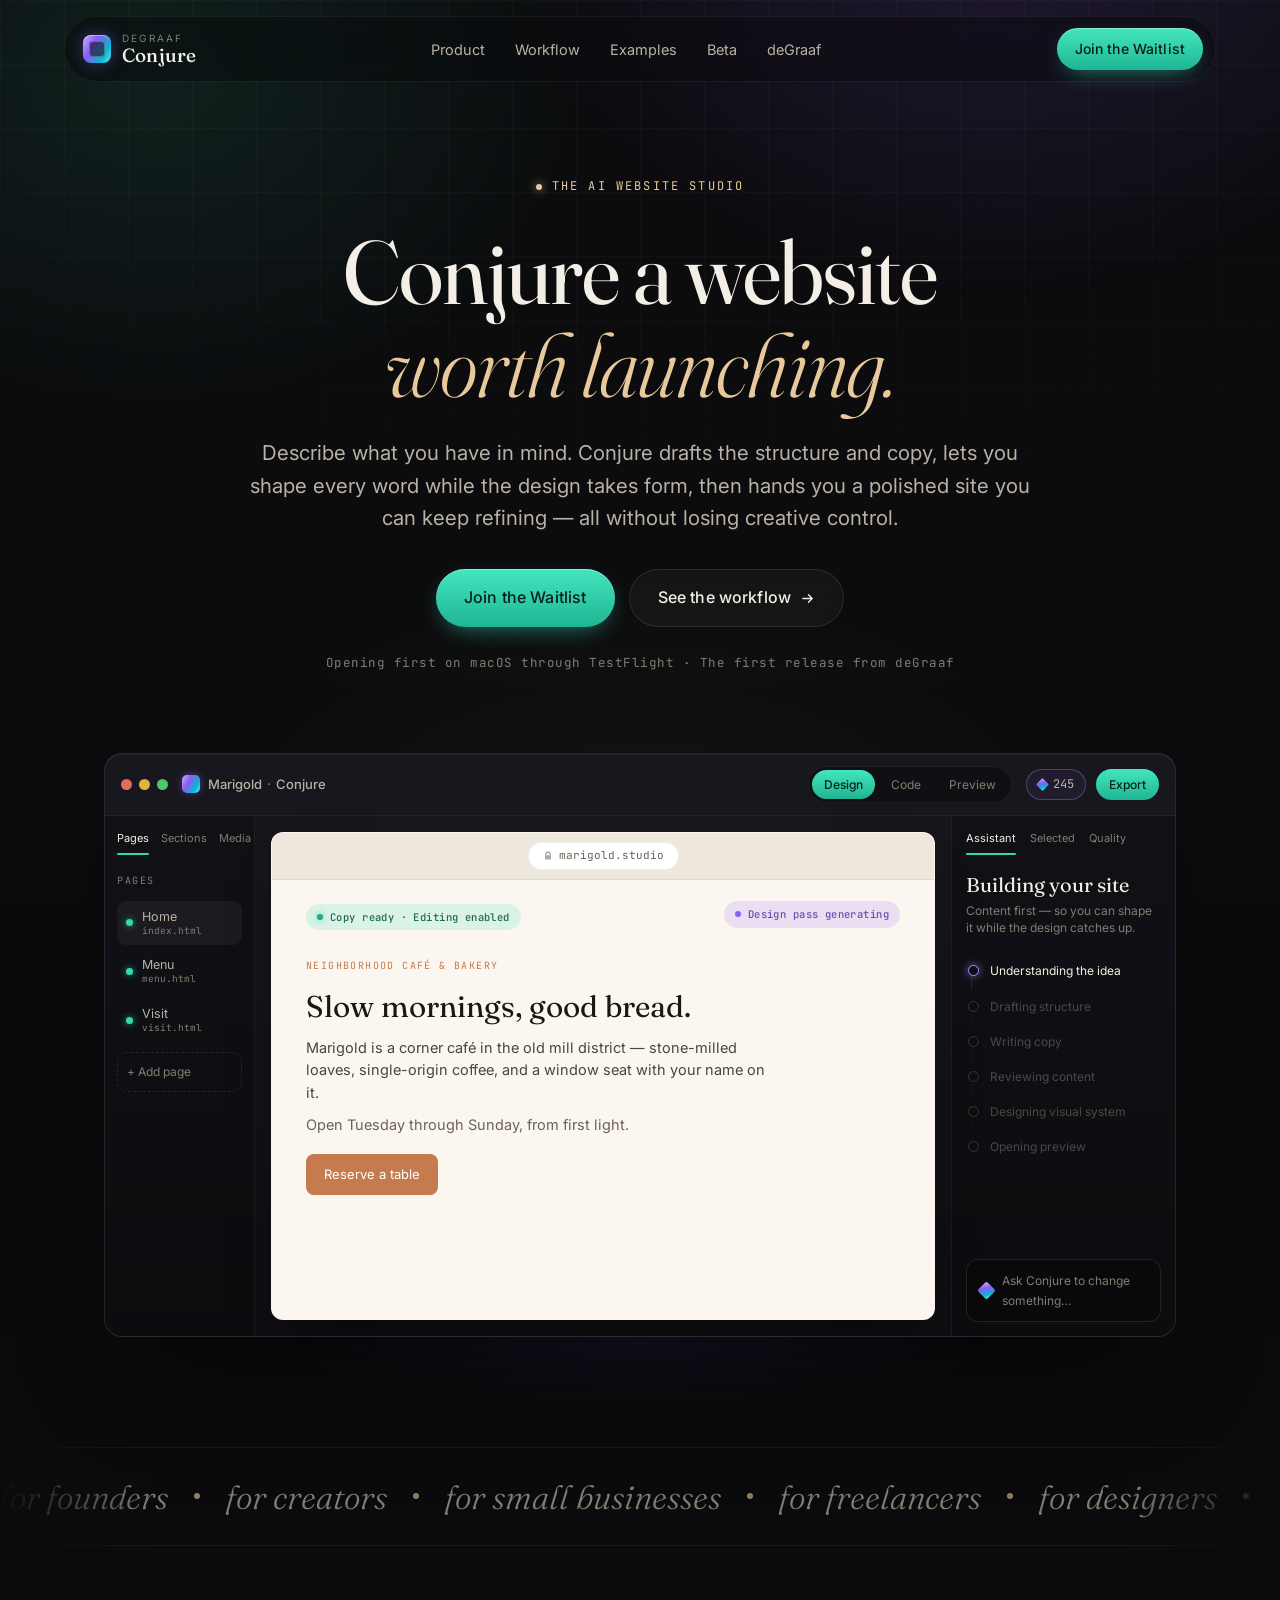
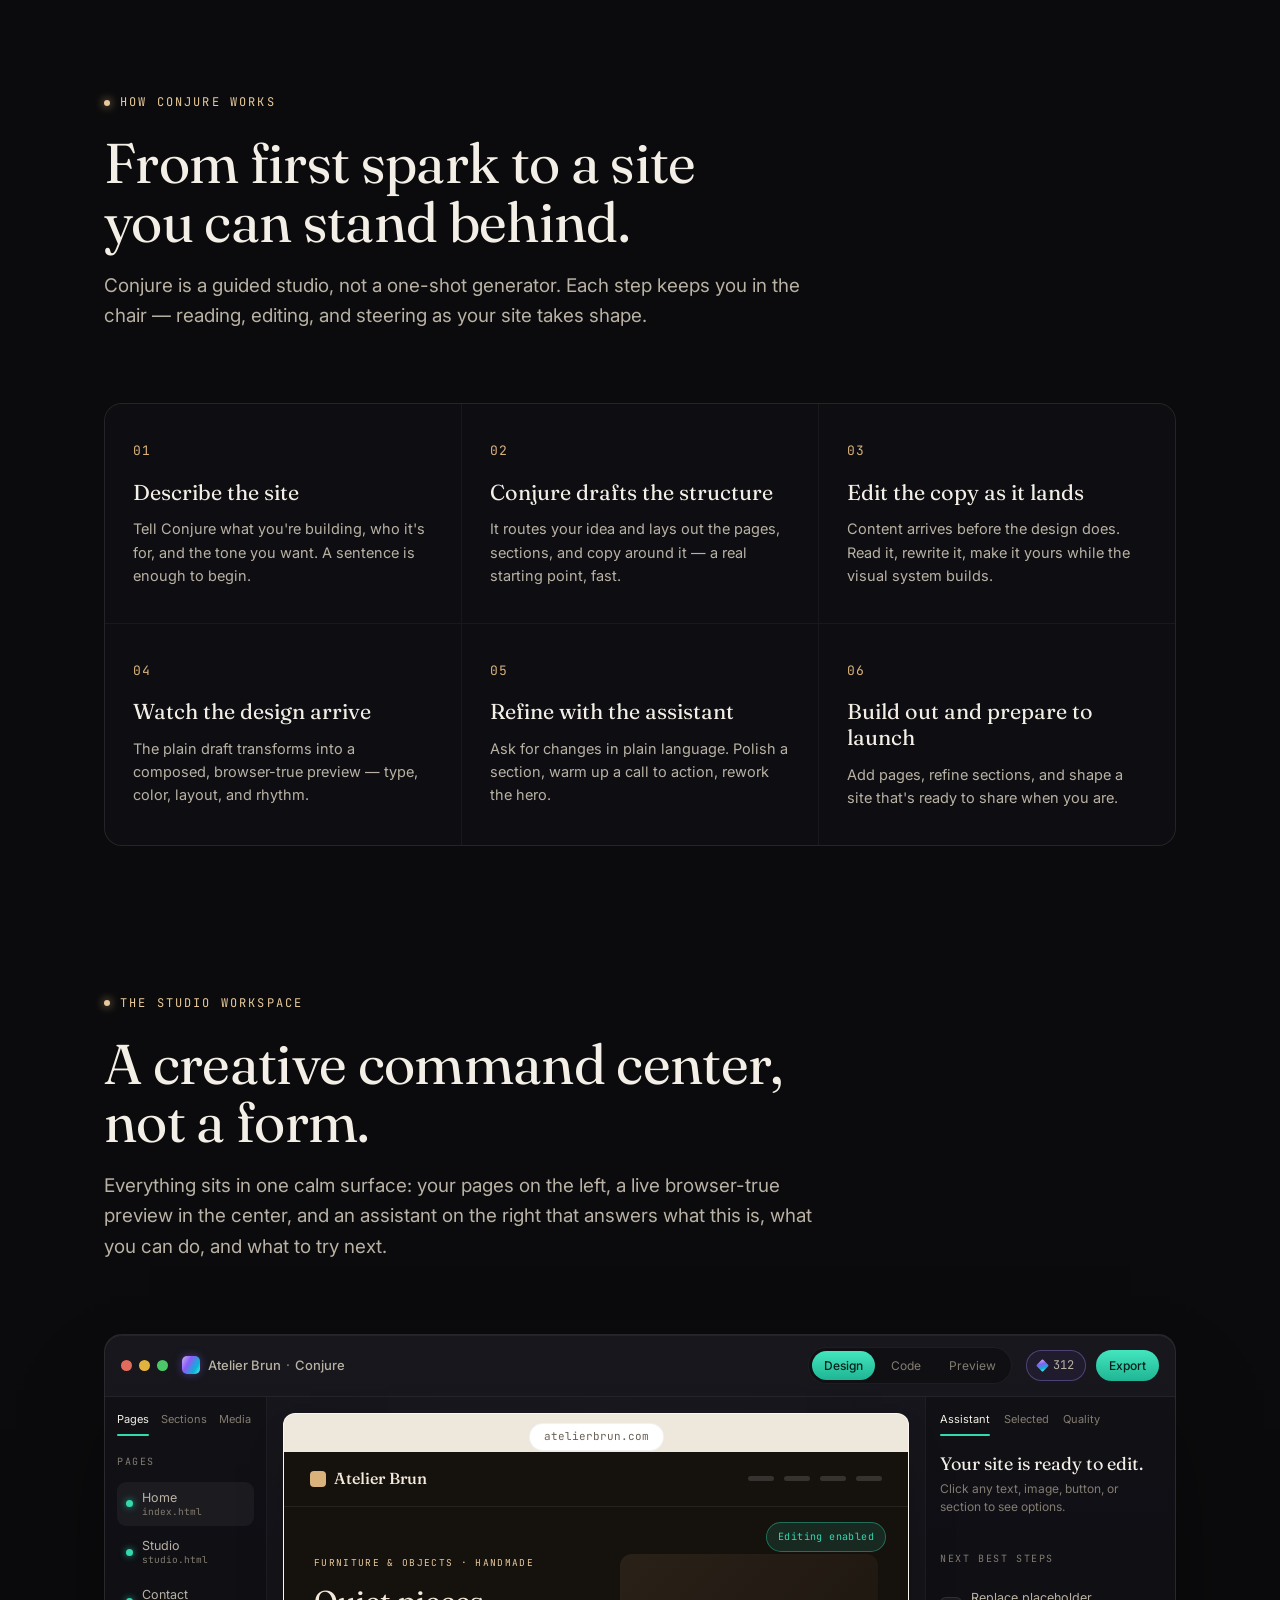
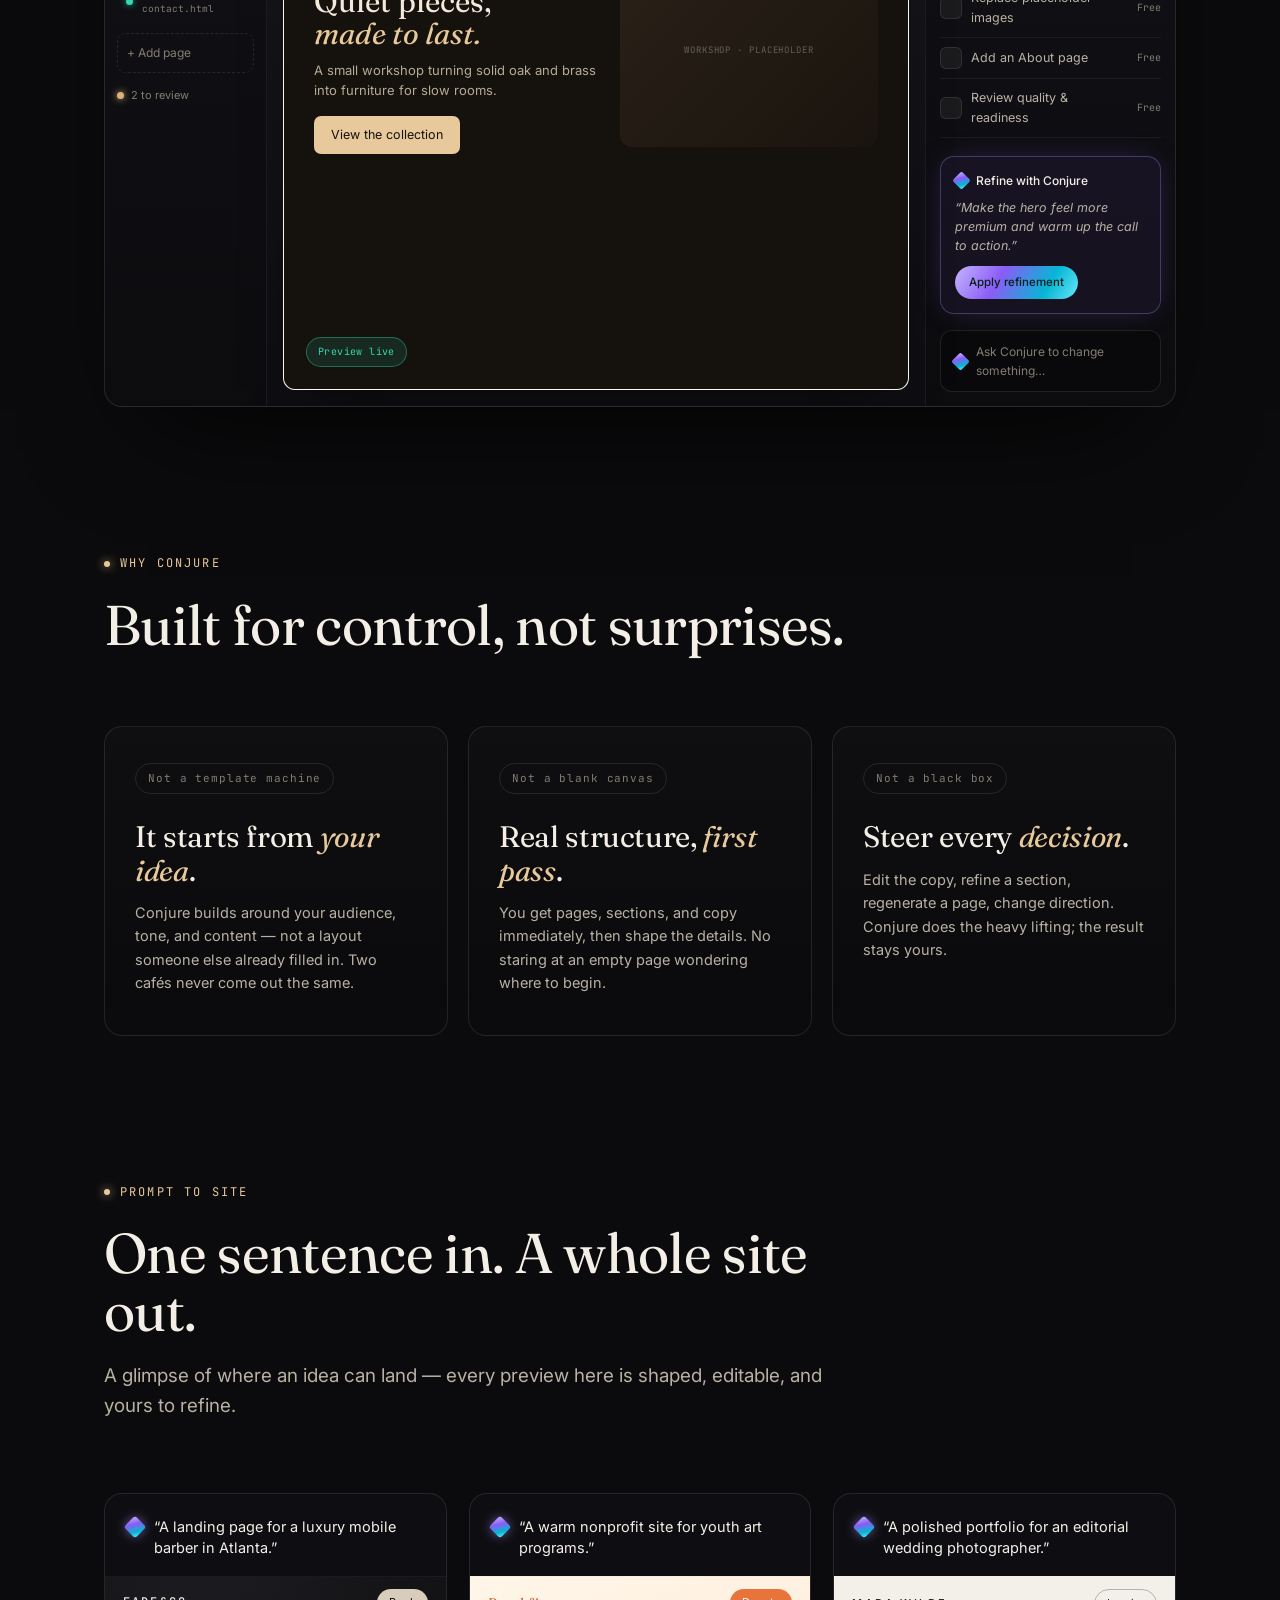
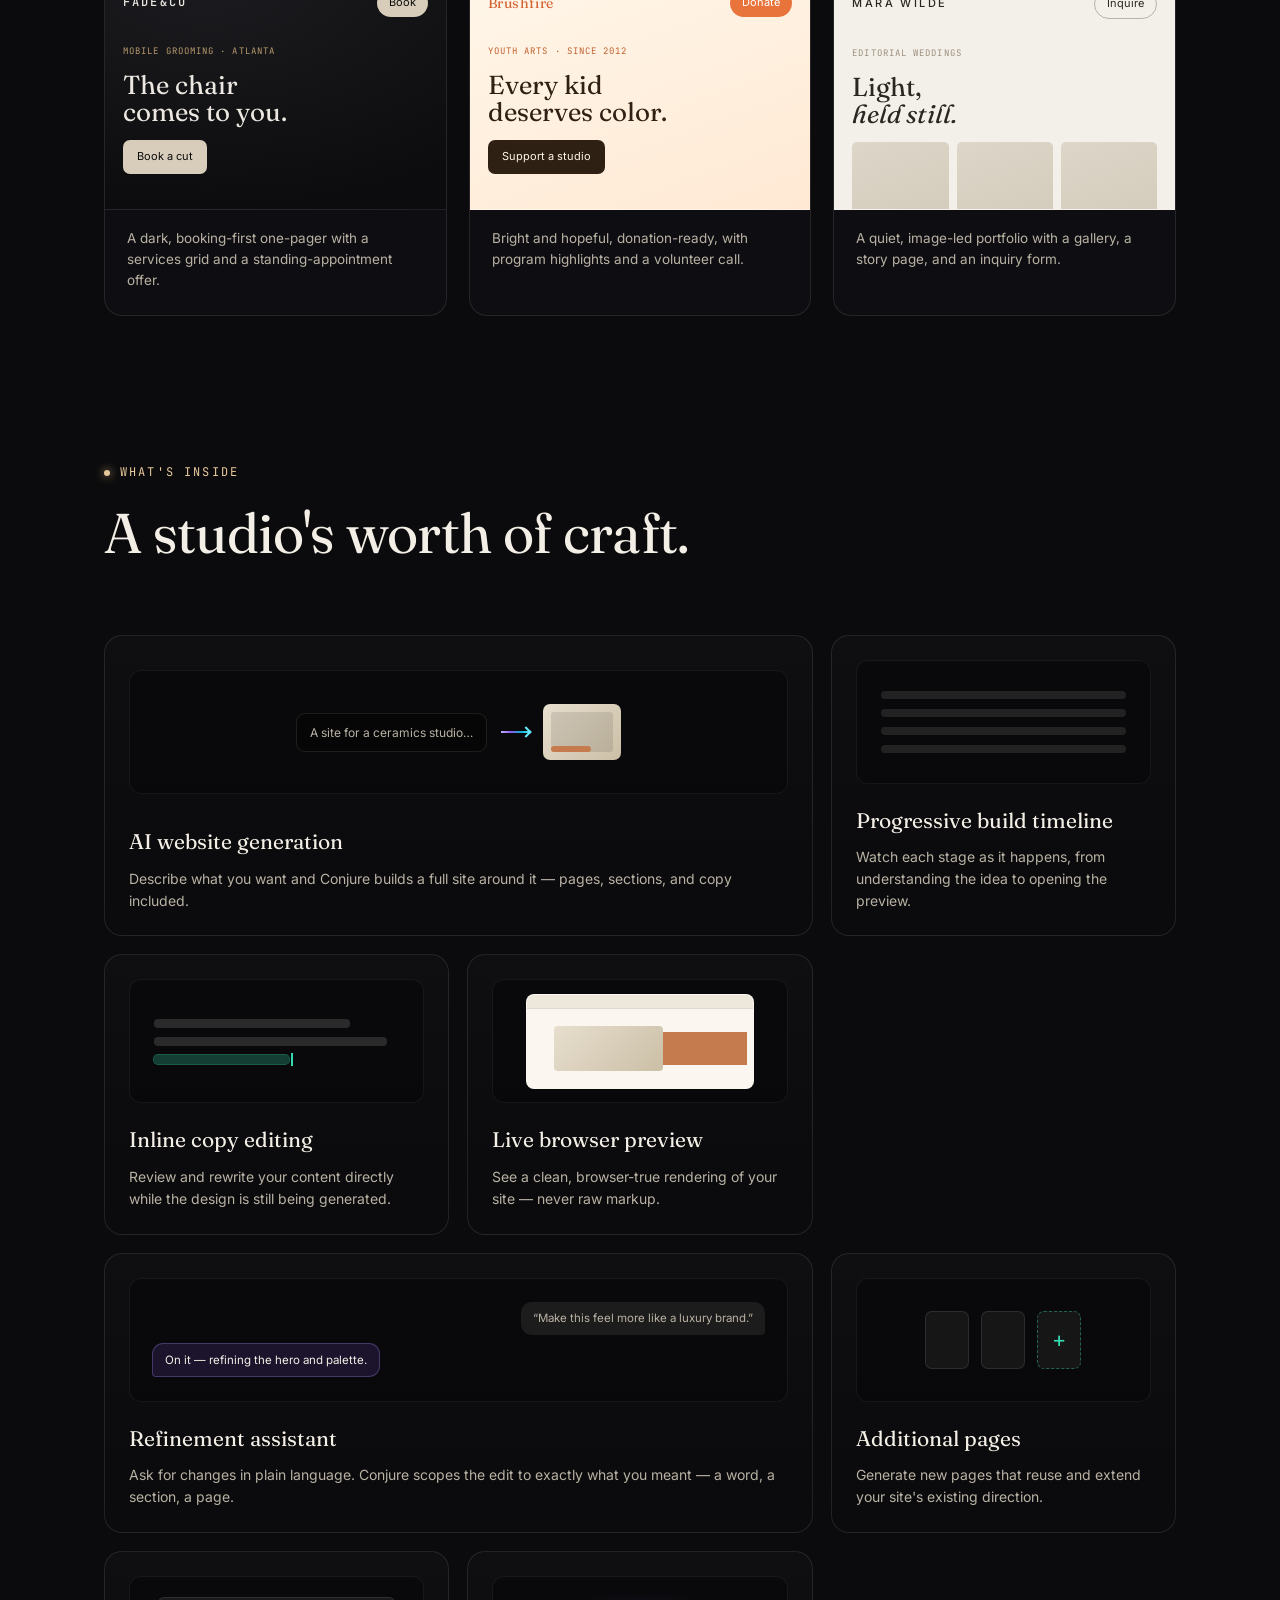
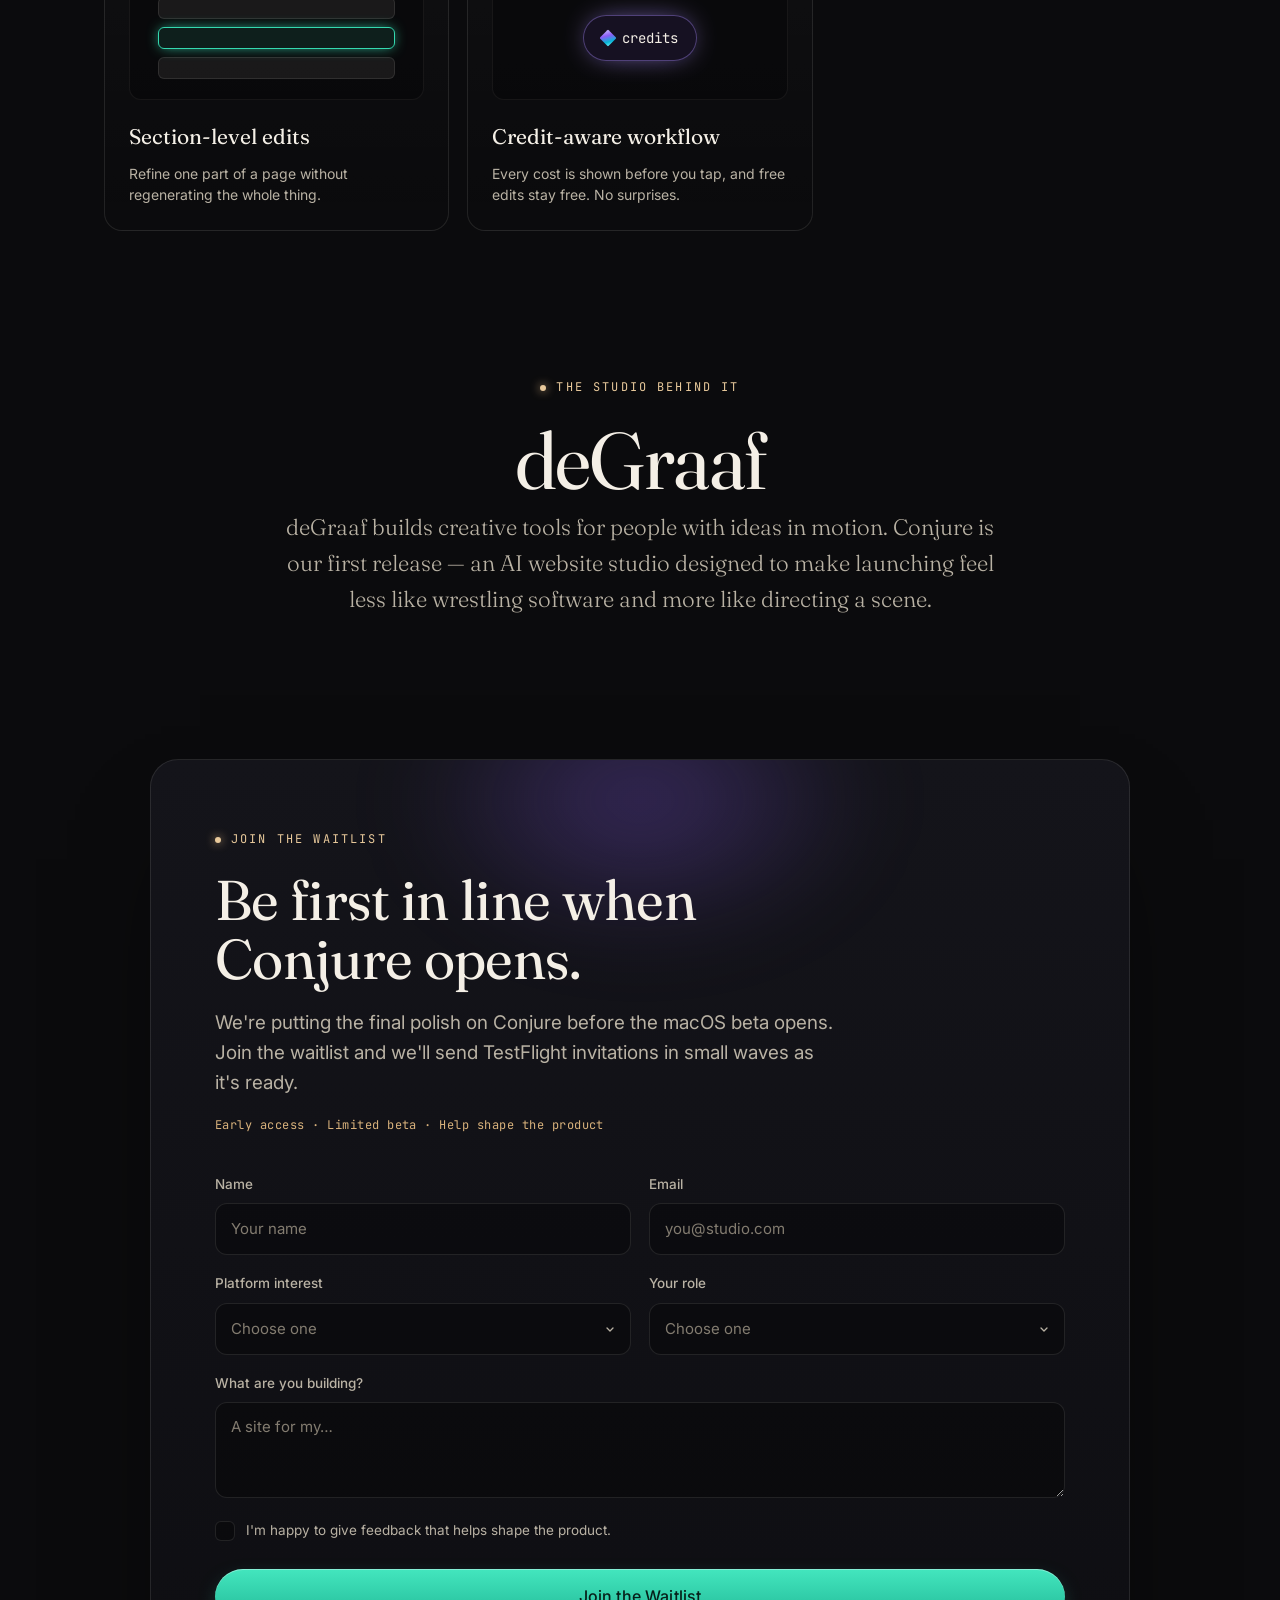
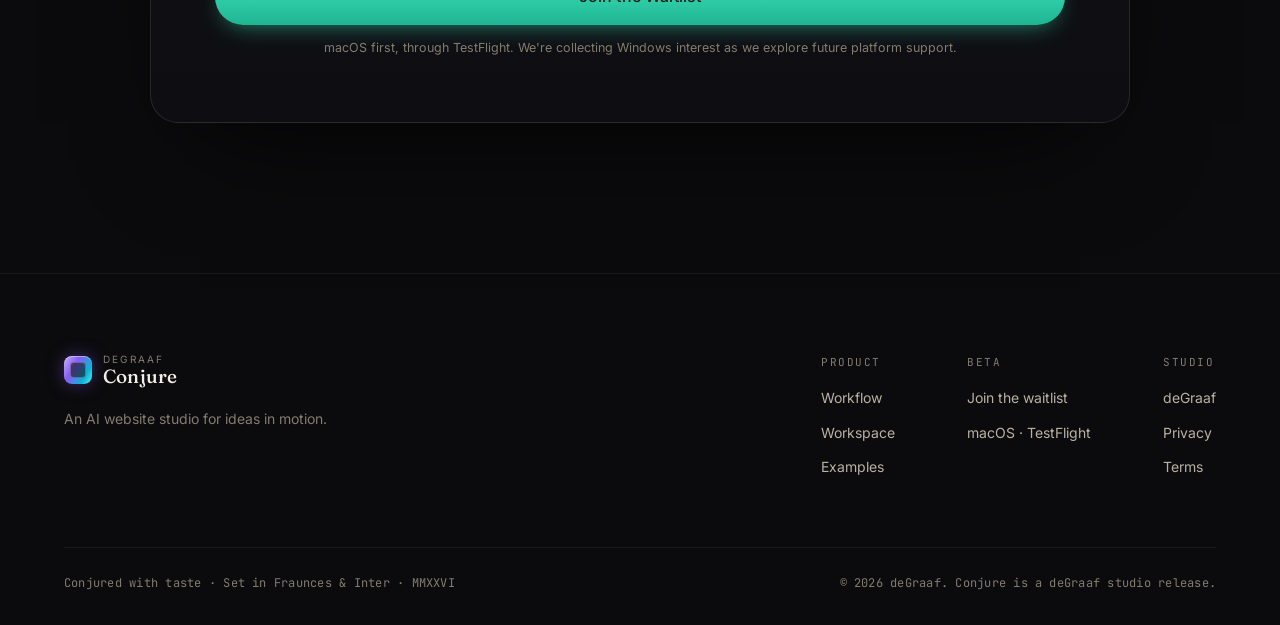
==== index.html @ be8dee5c "Initial commit: Conjure landing site with beta waitlist Reword beta CTA to a waitlist while the app " ====
<!doctype html>
<html lang="en">
<head>
  <meta charset="UTF-8" />
  <meta name="viewport" content="width=device-width, initial-scale=1.0" />
  <title>deGraaf Conjure — The AI website studio</title>
  <meta name="description" content="Conjure is an AI website studio for turning rough ideas into polished, editable websites without losing creative control. Describe your site, review the copy before the design lands, and refine with the assistant. Join the waitlist for the macOS beta." />
  <meta name="theme-color" content="#0B0B0D" />

  <!-- Social -->
  <meta property="og:title" content="deGraaf Conjure — Conjure a website worth launching." />
  <meta property="og:description" content="An AI website studio for shaping rough ideas into polished, editable sites. Join the waitlist for the macOS beta." />
  <meta property="og:type" content="website" />
  <meta property="og:url" content="https://conjure.degraaf.app/" />
  <!-- TODO(og): add a 1200x630 share image and point this at its absolute URL. -->
  <meta property="og:image" content="https://conjure.degraaf.app/og-image.png" />
  <meta name="twitter:card" content="summary_large_image" />

  <link rel="preconnect" href="https://fonts.googleapis.com" />
  <link rel="preconnect" href="https://fonts.gstatic.com" crossorigin />
  <link href="https://fonts.googleapis.com/css2?family=Fraunces:ital,opsz,wght@0,9..144,300..600;1,9..144,300..600&family=Inter:wght@300;400;500;600&family=JetBrains+Mono:wght@400;500&display=swap" rel="stylesheet" />
  <link rel="stylesheet" href="styles.css" />
</head>
<body>
  <!-- Ambient layers (decorative) -->
  <div class="bg-aura" aria-hidden="true"></div>
  <div class="bg-grid" aria-hidden="true"></div>
  <div class="bg-grain" aria-hidden="true"></div>
  <div class="cursor-glow" aria-hidden="true"></div>

  <a class="skip-link" href="#main">Skip to content</a>

  <!-- ============================ NAV ============================ -->
  <header class="nav" id="nav">
    <div class="nav-inner">
      <a class="brand" href="#top" aria-label="deGraaf Conjure home">
        <span class="brand-mark" aria-hidden="true"></span>
        <span class="brand-words">
          <span class="brand-parent">deGraaf</span>
          <span class="brand-product">Conjure</span>
        </span>
      </a>

      <nav class="nav-links" aria-label="Primary">
        <a href="#product">Product</a>
        <a href="#workflow">Workflow</a>
        <a href="#examples">Examples</a>
        <a href="#beta">Beta</a>
        <a href="#degraaf">deGraaf</a>
      </nav>

      <div class="nav-actions">
        <a href="#beta" class="btn btn-primary nav-cta">Join the Waitlist</a>
        <button class="nav-toggle" aria-label="Open menu" aria-expanded="false" aria-controls="mobile-menu">
          <span></span><span></span>
        </button>
      </div>
    </div>

    <div class="mobile-menu" id="mobile-menu" hidden>
      <a href="#product">Product</a>
      <a href="#workflow">Workflow</a>
      <a href="#examples">Examples</a>
      <a href="#beta">Beta</a>
      <a href="#degraaf">deGraaf</a>
      <a href="#beta" class="btn btn-primary">Join the Waitlist</a>
    </div>
  </header>

  <main id="main">
    <span id="top"></span>

    <!-- ============================ HERO ============================ -->
    <section class="hero" aria-labelledby="hero-title">
      <div class="hero-copy reveal">
        <p class="eyebrow"><span class="eyebrow-dot" aria-hidden="true"></span>The AI website studio</p>
        <h1 id="hero-title" class="display">
          Conjure a website
          <span class="accent-italic">worth launching.</span>
        </h1>
        <p class="lede">
          Describe what you have in mind. Conjure drafts the structure and copy, lets you
          shape every word while the design takes form, then hands you a polished site you
          can keep refining — all without losing creative control.
        </p>
        <div class="hero-cta">
          <a href="#beta" class="btn btn-primary btn-lg">Join the Waitlist</a>
          <a href="#workflow" class="btn btn-ghost btn-lg">
            See the workflow
            <svg viewBox="0 0 16 16" width="15" height="15" aria-hidden="true"><path d="M3 8h9M9 4l4 4-4 4" fill="none" stroke="currentColor" stroke-width="1.4" stroke-linecap="round" stroke-linejoin="round"/></svg>
          </a>
        </div>
        <p class="hero-trust">
          Opening first on macOS through TestFlight · The first release from deGraaf
        </p>
      </div>

      <!-- Signature: the living Conjure window -->
      <div class="hero-stage reveal" data-reveal-delay="120">
        <div class="window" id="conjure-window" role="img" aria-label="The Conjure studio: a build timeline, editable copy, and a live design preview of a generated website.">
          <!-- Window top bar -->
          <div class="win-top">
            <div class="traffic" aria-hidden="true"><i></i><i></i><i></i></div>
            <div class="win-project">
              <span class="win-project-mark" aria-hidden="true"></span>
              <span class="win-project-name">Marigold <em>·</em> Conjure</span>
            </div>
            <div class="win-modes" aria-hidden="true">
              <span class="mode active">Design</span>
              <span class="mode">Code</span>
              <span class="mode">Preview</span>
            </div>
            <div class="win-top-right">
              <span class="credits" aria-hidden="true"><i class="spark"></i>245</span>
              <span class="win-export" aria-hidden="true">Export</span>
            </div>
          </div>

          <!-- Window body -->
          <div class="win-body">
            <!-- Left rail -->
            <aside class="win-left" aria-hidden="true">
              <div class="rail-tabs">
                <span class="rail-tab active">Pages</span>
                <span class="rail-tab">Sections</span>
                <span class="rail-tab">Media</span>
              </div>
              <p class="rail-label">Pages</p>
              <div class="rail-item active"><span class="dot"></span><span>Home<small>index.html</small></span></div>
              <div class="rail-item"><span class="dot"></span><span>Menu<small>menu.html</small></span></div>
              <div class="rail-item"><span class="dot"></span><span>Visit<small>visit.html</small></span></div>
              <div class="rail-add">+ Add page</div>
            </aside>

            <!-- Center: browser preview that morphs draft -> design -->
            <div class="win-center">
              <div class="browser">
                <div class="browser-bar" aria-hidden="true">
                  <span class="url"><svg viewBox="0 0 12 12" width="10" height="10"><path d="M3.2 5.2V4a2.8 2.8 0 0 1 5.6 0v1.2" fill="none" stroke="currentColor" stroke-width="1"/><rect x="2.4" y="5.2" width="7.2" height="5" rx="1.2" fill="currentColor" opacity=".55"/></svg> marigold.studio</span>
                </div>

                <!-- DRAFT (copy review) view -->
                <div class="stage-draft" data-stage="draft">
                  <span class="stage-tag tag-copy"><i></i>Copy ready · Editing enabled</span>
                  <div class="draft-doc">
                    <span class="draft-eyebrow">Neighborhood café &amp; bakery</span>
                    <p class="draft-h" contenteditable="false">Slow mornings, good bread.</p>
                    <p class="draft-p">Marigold is a corner café in the old mill district —
                      stone-milled loaves, single-origin coffee, and a window seat with your name on it.</p>
                    <p class="draft-p short">Open Tuesday through Sunday, from first light.</p>
                    <span class="draft-btn">Reserve a table</span>
                  </div>
                  <div class="design-sweep" aria-hidden="true">
                    <span class="stage-tag tag-design"><i></i>Design pass generating</span>
                  </div>
                </div>

                <!-- DESIGNED preview view -->
                <div class="stage-design" data-stage="design" aria-hidden="true">
                  <div class="mini-site">
                    <div class="ms-nav">
                      <span class="ms-logo"><i></i>Marigold</span>
                      <span class="ms-links"><span></span><span></span><span></span></span>
                    </div>
                    <div class="ms-hero">
                      <div class="ms-hero-text">
                        <span class="ms-eyebrow">Café &amp; bakery · since 2019</span>
                        <p class="ms-h">Slow mornings,<br><em>good bread.</em></p>
                        <p class="ms-sub">Stone-milled loaves and single-origin coffee in the old mill district.</p>
                        <span class="ms-btn">Reserve a table</span>
                      </div>
                      <div class="ms-hero-img"><span class="ms-img-label">hero · placeholder</span></div>
                    </div>
                    <div class="ms-strip">
                      <div class="ms-card"><span class="ms-card-img"></span><b>Daily loaves</b></div>
                      <div class="ms-card"><span class="ms-card-img"></span><b>Pour-over bar</b></div>
                      <div class="ms-card"><span class="ms-card-img"></span><b>Window seats</b></div>
                    </div>
                  </div>
                  <span class="stage-tag tag-live"><i></i>Preview live</span>
                </div>
              </div>
            </div>

            <!-- Right rail: assistant + timeline -->
            <aside class="win-right">
              <div class="right-tabs" aria-hidden="true">
                <span class="r-tab active">Assistant</span>
                <span class="r-tab">Selected</span>
                <span class="r-tab">Quality</span>
              </div>

              <h3 class="assist-title">Building your site</h3>
              <p class="assist-sub">Content first — so you can shape it while the design catches up.</p>

              <ol class="timeline" id="hero-timeline" aria-label="Build progress">
                <li data-step="1"><span class="tl-dot"></span><span class="tl-label">Understanding the idea</span></li>
                <li data-step="2"><span class="tl-dot"></span><span class="tl-label">Drafting structure</span></li>
                <li data-step="3"><span class="tl-dot"></span><span class="tl-label">Writing copy</span></li>
                <li data-step="4"><span class="tl-dot"></span><span class="tl-label">Reviewing content</span></li>
                <li data-step="5"><span class="tl-dot"></span><span class="tl-label">Designing visual system</span></li>
                <li data-step="6"><span class="tl-dot"></span><span class="tl-label">Opening preview</span></li>
              </ol>

              <div class="assist-msg" id="assist-msg" aria-hidden="true">
                <span class="assist-from">Refine with Conjure</span>
                <p class="assist-bubble"><span class="typed" id="typed-line"></span><span class="caret"></span></p>
              </div>

              <div class="composer" aria-hidden="true">
                <span class="composer-spark"></span>
                <span class="composer-ph">Ask Conjure to change something…</span>
              </div>
            </aside>
          </div>
        </div>
        <div class="stage-floor" aria-hidden="true"></div>
      </div>
    </section>

    <!-- Audience marquee -->
    <section class="marquee-wrap reveal" aria-hidden="true">
      <div class="marquee">
        <div class="marquee-track">
          <span>for founders</span><span class="m-dot"></span>
          <span>for creators</span><span class="m-dot"></span>
          <span>for small businesses</span><span class="m-dot"></span>
          <span>for freelancers</span><span class="m-dot"></span>
          <span>for designers</span><span class="m-dot"></span>
          <span>for educators</span><span class="m-dot"></span>
          <span>for studios</span><span class="m-dot"></span>
          <span>for people with ideas in motion</span><span class="m-dot"></span>
          <span>for founders</span><span class="m-dot"></span>
          <span>for creators</span><span class="m-dot"></span>
          <span>for small businesses</span><span class="m-dot"></span>
          <span>for freelancers</span><span class="m-dot"></span>
          <span>for designers</span><span class="m-dot"></span>
          <span>for educators</span><span class="m-dot"></span>
          <span>for studios</span><span class="m-dot"></span>
          <span>for people with ideas in motion</span><span class="m-dot"></span>
        </div>
      </div>
    </section>

    <!-- ============================ WORKFLOW ============================ -->
    <section class="section" id="workflow" aria-labelledby="workflow-title">
      <div class="section-head reveal">
        <p class="eyebrow"><span class="eyebrow-dot" aria-hidden="true"></span>How Conjure works</p>
        <h2 id="workflow-title" class="display section-title">
          From first spark to a site<br>you can stand behind.
        </h2>
        <p class="section-lede">
          Conjure is a guided studio, not a one-shot generator. Each step keeps you in the
          chair — reading, editing, and steering as your site takes shape.
        </p>
      </div>

      <ol class="flow">
        <li class="flow-step reveal">
          <span class="flow-num">01</span>
          <h3>Describe the site</h3>
          <p>Tell Conjure what you're building, who it's for, and the tone you want. A sentence is enough to begin.</p>
        </li>
        <li class="flow-step reveal" data-reveal-delay="60">
          <span class="flow-num">02</span>
          <h3>Conjure drafts the structure</h3>
          <p>It routes your idea and lays out the pages, sections, and copy around it — a real starting point, fast.</p>
        </li>
        <li class="flow-step reveal" data-reveal-delay="120">
          <span class="flow-num">03</span>
          <h3>Edit the copy as it lands</h3>
          <p>Content arrives before the design does. Read it, rewrite it, make it yours while the visual system builds.</p>
        </li>
        <li class="flow-step reveal" data-reveal-delay="180">
          <span class="flow-num">04</span>
          <h3>Watch the design arrive</h3>
          <p>The plain draft transforms into a composed, browser-true preview — type, color, layout, and rhythm.</p>
        </li>
        <li class="flow-step reveal" data-reveal-delay="240">
          <span class="flow-num">05</span>
          <h3>Refine with the assistant</h3>
          <p>Ask for changes in plain language. Polish a section, warm up a call to action, rework the hero.</p>
        </li>
        <li class="flow-step reveal" data-reveal-delay="300">
          <span class="flow-num">06</span>
          <h3>Build out and prepare to launch</h3>
          <p>Add pages, refine sections, and shape a site that's ready to share when you are.</p>
        </li>
      </ol>
    </section>

    <!-- ============================ PRODUCT SHOWCASE ============================ -->
    <section class="section showcase" id="product" aria-labelledby="product-title">
      <div class="section-head reveal">
        <p class="eyebrow"><span class="eyebrow-dot" aria-hidden="true"></span>The studio workspace</p>
        <h2 id="product-title" class="display section-title">A creative command center, not a form.</h2>
        <p class="section-lede">
          Everything sits in one calm surface: your pages on the left, a live browser-true
          preview in the center, and an assistant on the right that answers what this is,
          what you can do, and what to try next.
        </p>
      </div>

      <div class="showcase-window reveal" data-reveal-delay="120">
        <div class="window window-lg" aria-label="The Conjure workspace with an editable preview and a refinement assistant.">
          <div class="win-top">
            <div class="traffic" aria-hidden="true"><i></i><i></i><i></i></div>
            <div class="win-project">
              <span class="win-project-mark" aria-hidden="true"></span>
              <span class="win-project-name">Atelier Brun <em>·</em> Conjure</span>
            </div>
            <div class="win-modes" aria-hidden="true">
              <span class="mode active">Design</span>
              <span class="mode">Code</span>
              <span class="mode">Preview</span>
            </div>
            <div class="win-top-right">
              <span class="credits" aria-hidden="true"><i class="spark"></i>312</span>
              <span class="win-export" aria-hidden="true">Export</span>
            </div>
          </div>

          <div class="win-body">
            <aside class="win-left" aria-hidden="true">
              <div class="rail-tabs">
                <span class="rail-tab active">Pages</span>
                <span class="rail-tab">Sections</span>
                <span class="rail-tab">Media</span>
              </div>
              <p class="rail-label">Pages</p>
              <div class="rail-item active"><span class="dot"></span><span>Home<small>index.html</small></span></div>
              <div class="rail-item"><span class="dot"></span><span>Studio<small>studio.html</small></span></div>
              <div class="rail-item"><span class="dot"></span><span>Contact<small>contact.html</small></span></div>
              <div class="rail-add">+ Add page</div>
              <div class="rail-footer"><span class="dot warn"></span>2 to review</div>
            </aside>

            <div class="win-center">
              <div class="browser">
                <div class="browser-bar" aria-hidden="true"><span class="url">atelierbrun.com</span></div>
                <div class="showcase-preview">
                  <div class="mini-site mini-site--brun">
                    <div class="ms-nav">
                      <span class="ms-logo"><i></i>Atelier Brun</span>
                      <span class="ms-links"><span></span><span></span><span></span><span></span></span>
                    </div>
                    <div class="ms-hero ms-hero--brun">
                      <div class="ms-hero-text">
                        <span class="ms-eyebrow">Furniture &amp; objects · handmade</span>
                        <p class="ms-h">Quiet pieces,<br><em>made to last.</em></p>
                        <p class="ms-sub">A small workshop turning solid oak and brass into furniture for slow rooms.</p>
                        <span class="ms-btn">View the collection</span>
                      </div>
                      <div class="ms-hero-img"><span class="ms-img-label">workshop · placeholder</span></div>
                    </div>
                  </div>
                  <span class="label-chip chip-a">Editing enabled</span>
                  <span class="label-chip chip-b">Preview live</span>
                </div>
              </div>
            </div>

            <aside class="win-right win-right--showcase">
              <div class="right-tabs" aria-hidden="true">
                <span class="r-tab active">Assistant</span>
                <span class="r-tab">Selected</span>
                <span class="r-tab">Quality</span>
              </div>
              <h3 class="assist-title small">Your site is ready to edit.</h3>
              <p class="assist-sub">Click any text, image, button, or section to see options.</p>

              <p class="rail-label tiny">Next best steps</p>
              <div class="step-row"><span class="step-ic" aria-hidden="true"></span><span>Replace placeholder images</span><span class="step-free">Free</span></div>
              <div class="step-row"><span class="step-ic" aria-hidden="true"></span><span>Add an About page</span><span class="step-free">Free</span></div>
              <div class="step-row"><span class="step-ic" aria-hidden="true"></span><span>Review quality &amp; readiness</span><span class="step-free">Free</span></div>

              <div class="aura-card" aria-hidden="true">
                <div class="aura-card-head">
                  <span class="aura-spark"></span>
                  <span class="aura-card-title">Refine with Conjure</span>
                </div>
                <p class="aura-card-body">“Make the hero feel more premium and warm up the call to action.”</p>
                <span class="aura-card-cta">Apply refinement</span>
              </div>

              <div class="composer showcase-composer" aria-hidden="true">
                <span class="composer-spark"></span>
                <span class="composer-ph">Ask Conjure to change something…</span>
              </div>
            </aside>
          </div>
        </div>
      </div>
    </section>

    <!-- ============================ DIFFERENTIATION ============================ -->
    <section class="section pillars-section" aria-labelledby="diff-title">
      <div class="section-head reveal">
        <p class="eyebrow"><span class="eyebrow-dot" aria-hidden="true"></span>Why Conjure</p>
        <h2 id="diff-title" class="display section-title">Built for control, not surprises.</h2>
      </div>

      <div class="pillars">
        <article class="pillar reveal glow-card">
          <span class="pillar-index" aria-hidden="true">Not a template machine</span>
          <h3 class="display">It starts from <span class="accent">your idea</span>.</h3>
          <p>Conjure builds around your audience, tone, and content — not a layout someone else already filled in. Two cafés never come out the same.</p>
        </article>
        <article class="pillar reveal glow-card" data-reveal-delay="90">
          <span class="pillar-index" aria-hidden="true">Not a blank canvas</span>
          <h3 class="display">Real structure, <span class="accent">first pass</span>.</h3>
          <p>You get pages, sections, and copy immediately, then shape the details. No staring at an empty page wondering where to begin.</p>
        </article>
        <article class="pillar reveal glow-card" data-reveal-delay="180">
          <span class="pillar-index" aria-hidden="true">Not a black box</span>
          <h3 class="display">Steer every <span class="accent">decision</span>.</h3>
          <p>Edit the copy, refine a section, regenerate a page, change direction. Conjure does the heavy lifting; the result stays yours.</p>
        </article>
      </div>
    </section>

    <!-- ============================ EXAMPLES ============================ -->
    <section class="section" id="examples" aria-labelledby="ex-title">
      <div class="section-head reveal">
        <p class="eyebrow"><span class="eyebrow-dot" aria-hidden="true"></span>Prompt to site</p>
        <h2 id="ex-title" class="display section-title">One sentence in. A whole site out.</h2>
        <p class="section-lede">A glimpse of where an idea can land — every preview here is shaped, editable, and yours to refine.</p>
      </div>

      <div class="examples">
        <!-- Example 1: barber -->
        <article class="example reveal glow-card">
          <div class="example-prompt">
            <span class="prompt-spark" aria-hidden="true"></span>
            <p>“A landing page for a luxury mobile barber in Atlanta.”</p>
          </div>
          <div class="example-preview ex-barber" role="img" aria-label="A dark, refined one-page site for a luxury mobile barber.">
            <div class="exp-nav"><span class="exp-logo">FADE&amp;CO</span><span class="exp-link">Book</span></div>
            <div class="exp-body">
              <span class="exp-eyebrow">Mobile grooming · Atlanta</span>
              <p class="exp-h">The chair<br>comes to you.</p>
              <span class="exp-btn">Book a cut</span>
            </div>
          </div>
          <p class="example-result">A dark, booking-first one-pager with a services grid and a standing-appointment offer.</p>
        </article>

        <!-- Example 2: nonprofit -->
        <article class="example reveal glow-card" data-reveal-delay="90">
          <div class="example-prompt">
            <span class="prompt-spark" aria-hidden="true"></span>
            <p>“A warm nonprofit site for youth art programs.”</p>
          </div>
          <div class="example-preview ex-nonprofit" role="img" aria-label="A bright, hopeful nonprofit site for youth art programs.">
            <div class="exp-nav np"><span class="exp-logo">Brushfire</span><span class="exp-link np">Donate</span></div>
            <div class="exp-body np">
              <span class="exp-eyebrow np">Youth arts · since 2012</span>
              <p class="exp-h np">Every kid<br>deserves color.</p>
              <span class="exp-btn np">Support a studio</span>
            </div>
          </div>
          <p class="example-result">Bright and hopeful, donation-ready, with program highlights and a volunteer call.</p>
        </article>

        <!-- Example 3: photographer -->
        <article class="example reveal glow-card" data-reveal-delay="180">
          <div class="example-prompt">
            <span class="prompt-spark" aria-hidden="true"></span>
            <p>“A polished portfolio for an editorial wedding photographer.”</p>
          </div>
          <div class="example-preview ex-photo" role="img" aria-label="A quiet, image-led portfolio for an editorial wedding photographer.">
            <div class="exp-nav ph"><span class="exp-logo ph">MARA WILDE</span><span class="exp-link ph">Inquire</span></div>
            <div class="exp-body ph">
              <span class="exp-eyebrow ph">Editorial weddings</span>
              <p class="exp-h ph">Light,<br><em>held still.</em></p>
              <div class="exp-gallery"><span></span><span></span><span></span></div>
            </div>
          </div>
          <p class="example-result">A quiet, image-led portfolio with a gallery, a story page, and an inquiry form.</p>
        </article>
      </div>
    </section>

    <!-- ============================ FEATURE BENTO ============================ -->
    <section class="section" aria-labelledby="feat-title">
      <div class="section-head reveal">
        <p class="eyebrow"><span class="eyebrow-dot" aria-hidden="true"></span>What's inside</p>
        <h2 id="feat-title" class="display section-title">A studio's worth of craft.</h2>
      </div>

      <div class="bento">
        <article class="bento-card span-2 reveal glow-card">
          <div class="bento-visual bento-visual--gen" aria-hidden="true">
            <span class="bv-prompt">A site for a ceramics studio…</span>
            <span class="bv-arrow"></span>
            <span class="bv-result"></span>
          </div>
          <h3>AI website generation</h3>
          <p>Describe what you want and Conjure builds a full site around it — pages, sections, and copy included.</p>
        </article>

        <article class="bento-card reveal glow-card" data-reveal-delay="60">
          <div class="bento-visual bento-visual--timeline" aria-hidden="true">
            <i></i><i></i><i></i><i></i>
          </div>
          <h3>Progressive build timeline</h3>
          <p>Watch each stage as it happens, from understanding the idea to opening the preview.</p>
        </article>

        <article class="bento-card reveal glow-card" data-reveal-delay="120">
          <div class="bento-visual bento-visual--copy" aria-hidden="true">
            <span class="bv-line"></span><span class="bv-line w2"></span><span class="bv-line w3 editing"></span>
          </div>
          <h3>Inline copy editing</h3>
          <p>Review and rewrite your content directly while the design is still being generated.</p>
        </article>

        <article class="bento-card reveal glow-card" data-reveal-delay="60">
          <div class="bento-visual bento-visual--preview" aria-hidden="true">
            <span class="bv-browser"></span>
          </div>
          <h3>Live browser preview</h3>
          <p>See a clean, browser-true rendering of your site — never raw markup.</p>
        </article>

        <article class="bento-card span-2 reveal glow-card" data-reveal-delay="120">
          <div class="bento-visual bento-visual--assistant" aria-hidden="true">
            <span class="bv-bubble">“Make this feel more like a luxury brand.”</span>
            <span class="bv-bubble bv-bubble--ai">On it — refining the hero and palette.</span>
          </div>
          <h3>Refinement assistant</h3>
          <p>Ask for changes in plain language. Conjure scopes the edit to exactly what you meant — a word, a section, a page.</p>
        </article>

        <article class="bento-card reveal glow-card">
          <div class="bento-visual bento-visual--pages" aria-hidden="true">
            <i></i><i></i><i class="add">+</i>
          </div>
          <h3>Additional pages</h3>
          <p>Generate new pages that reuse and extend your site's existing direction.</p>
        </article>

        <article class="bento-card reveal glow-card" data-reveal-delay="60">
          <div class="bento-visual bento-visual--section" aria-hidden="true">
            <span class="bv-sec"></span><span class="bv-sec focus"></span><span class="bv-sec"></span>
          </div>
          <h3>Section-level edits</h3>
          <p>Refine one part of a page without regenerating the whole thing.</p>
        </article>

        <article class="bento-card reveal glow-card" data-reveal-delay="120">
          <div class="bento-visual bento-visual--credits" aria-hidden="true">
            <span class="bv-credit"><i class="spark"></i>credits</span>
          </div>
          <h3>Credit-aware workflow</h3>
          <p>Every cost is shown before you tap, and free edits stay free. No surprises.</p>
        </article>
      </div>
    </section>

    <!-- ============================ deGRAAF ============================ -->
    <section class="section degraaf" id="degraaf" aria-labelledby="dg-title">
      <div class="degraaf-inner reveal">
        <span class="degraaf-mark" aria-hidden="true"></span>
        <p class="eyebrow centered"><span class="eyebrow-dot" aria-hidden="true"></span>The studio behind it</p>
        <h2 id="dg-title" class="display degraaf-title">deGraaf</h2>
        <p class="degraaf-body">
          deGraaf builds creative tools for people with ideas in motion. Conjure is our
          first release — an AI website studio designed to make launching feel less like
          wrestling software and more like directing a scene.
        </p>
      </div>
    </section>

    <!-- ============================ BETA CTA ============================ -->
    <section class="section beta" id="beta" aria-labelledby="beta-title">
      <div class="beta-panel reveal">
        <div class="beta-glow" aria-hidden="true"></div>
        <div class="beta-head">
          <p class="eyebrow"><span class="eyebrow-dot" aria-hidden="true"></span>Join the waitlist</p>
          <h2 id="beta-title" class="display section-title">Be first in line when Conjure opens.</h2>
          <p class="section-lede">
            We're putting the final polish on Conjure before the macOS beta opens. Join the
            waitlist and we'll send TestFlight invitations in small waves as it's ready.
          </p>
          <p class="beta-trust">Early access · Limited beta · Help shape the product</p>
        </div>

        <!-- TODO(beta): wire submission to Firebase (store request) + Loops (beta comms).
             For now the form validates client-side, logs a structured payload, and shows
             the success state. No backend handler is attached. -->
        <form class="beta-form" id="beta-form" novalidate>
          <div class="field">
            <label for="bf-name">Name</label>
            <input id="bf-name" name="name" type="text" autocomplete="name" placeholder="Your name" required />
          </div>
          <div class="field">
            <label for="bf-email">Email</label>
            <input id="bf-email" name="email" type="email" autocomplete="email" placeholder="you@studio.com" required />
          </div>

          <div class="field field-half">
            <label for="bf-platform">Platform interest</label>
            <div class="select-wrap">
              <select id="bf-platform" name="platform" required>
                <option value="" disabled selected>Choose one</option>
                <option value="macos">macOS</option>
                <option value="windows-later">Windows (later)</option>
                <option value="other">Other</option>
              </select>
              <svg class="select-chev" viewBox="0 0 12 12" width="12" height="12" aria-hidden="true"><path d="M3 5l3 3 3-3" fill="none" stroke="currentColor" stroke-width="1.3" stroke-linecap="round" stroke-linejoin="round"/></svg>
            </div>
          </div>

          <div class="field field-half">
            <label for="bf-role">Your role</label>
            <div class="select-wrap">
              <select id="bf-role" name="role" required>
                <option value="" disabled selected>Choose one</option>
                <option value="founder">Founder</option>
                <option value="designer">Designer</option>
                <option value="small-business">Small business owner</option>
                <option value="agency-freelancer">Agency / freelancer</option>
                <option value="educator-student">Educator / student</option>
                <option value="other">Other</option>
              </select>
              <svg class="select-chev" viewBox="0 0 12 12" width="12" height="12" aria-hidden="true"><path d="M3 5l3 3 3-3" fill="none" stroke="currentColor" stroke-width="1.3" stroke-linecap="round" stroke-linejoin="round"/></svg>
            </div>
          </div>

          <div class="field field-full">
            <label for="bf-building">What are you building?</label>
            <textarea id="bf-building" name="building" rows="3" placeholder="A site for my…"></textarea>
          </div>

          <label class="checkbox field-full">
            <input type="checkbox" id="bf-feedback" name="feedback" />
            <span class="checkbox-box" aria-hidden="true"></span>
            <span>I'm happy to give feedback that helps shape the product.</span>
          </label>

          <div class="field-full beta-submit-row">
            <button type="submit" class="btn btn-primary btn-lg btn-block">Join the Waitlist</button>
            <p class="beta-fineprint">macOS first, through TestFlight. We're collecting Windows interest as we explore future platform support.</p>
          </div>
        </form>

        <!-- Success state -->
        <div class="beta-success" id="beta-success" hidden>
          <span class="success-mark" aria-hidden="true">
            <svg viewBox="0 0 24 24" width="26" height="26"><path d="M5 13l4 4 10-11" fill="none" stroke="currentColor" stroke-width="2" stroke-linecap="round" stroke-linejoin="round"/></svg>
          </span>
          <h3 class="display">You're on the waitlist.</h3>
          <p>We'll send macOS TestFlight invitations in waves as beta seats open. Keep an eye on your inbox.</p>
        </div>
      </div>
    </section>
  </main>

  <!-- ============================ FOOTER ============================ -->
  <footer class="footer">
    <div class="footer-inner">
      <div class="footer-brand">
        <a class="brand" href="#top" aria-label="deGraaf Conjure home">
          <span class="brand-mark" aria-hidden="true"></span>
          <span class="brand-words">
            <span class="brand-parent">deGraaf</span>
            <span class="brand-product">Conjure</span>
          </span>
        </a>
        <p class="footer-tag">An AI website studio for ideas in motion.</p>
      </div>

      <nav class="footer-cols" aria-label="Footer">
        <div class="footer-col">
          <p class="footer-col-title">Product</p>
          <a href="#workflow">Workflow</a>
          <a href="#product">Workspace</a>
          <a href="#examples">Examples</a>
        </div>
        <div class="footer-col">
          <p class="footer-col-title">Beta</p>
          <a href="#beta">Join the waitlist</a>
          <a href="#beta">macOS · TestFlight</a>
        </div>
        <div class="footer-col">
          <p class="footer-col-title">Studio</p>
          <a href="#degraaf">deGraaf</a>
          <a href="#" data-placeholder>Privacy</a>
          <a href="#" data-placeholder>Terms</a>
        </div>
      </nav>
    </div>

    <div class="footer-base">
      <p class="colophon">Conjured with taste · Set in Fraunces &amp; Inter · MMXXVI</p>
      <p class="copyright">© <span id="year">2026</span> deGraaf. Conjure is a deGraaf studio release.</p>
    </div>
  </footer>

  <script src="script.js"></script>
</body>
</html>
---- styles.css ----
/* =================================================================
   deGraaf Conjure — landing page
   "Warm ink meets cool light." Editorial ivory/champagne over a
   charcoal darkroom; teal + violet aura reserved for the product UI.
   ================================================================= */

/* ---------- Tokens ---------- */
:root {
  /* Base */
  --ink:        #0B0B0D;
  --ink-1:      #0E0E12;
  --ink-2:      #14141A;
  --ink-3:      #1B1B22;
  --line:       rgba(244, 239, 230, 0.10);
  --line-soft:  rgba(244, 239, 230, 0.06);

  /* Warm editorial layer */
  --ivory:      #F4EFE6;
  --ivory-dim:  #B9B2A4;
  --ivory-mute: #837C70;
  --champagne:  #E8C99B;
  --champagne-2:#D9B27C;
  --terracotta: #C57B4E;

  /* Cool product / aura layer */
  --teal:       #34D9B0;
  --teal-deep:  #1FA98A;
  --violet:     #A78BFA;
  --violet-deep:#8B5CF6;
  --cyan:       #67E8F9;

  --aura: linear-gradient(120deg, #C4B5FD 0%, #8B5CF6 36%, #06B6D4 74%, #67E8F9 100%);

  /* Type */
  --serif: "Fraunces", Georgia, "Times New Roman", serif;
  --sans:  "Inter", -apple-system, BlinkMacSystemFont, "Segoe UI", sans-serif;
  --mono:  "JetBrains Mono", ui-monospace, "SFMono-Regular", monospace;

  /* Layout */
  --maxw: 1200px;
  --gutter: clamp(20px, 5vw, 64px);
  --radius: 18px;
  --radius-sm: 12px;

  --ease: cubic-bezier(0.22, 1, 0.36, 1);
}

/* ---------- Reset ---------- */
*, *::before, *::after { box-sizing: border-box; }
* { margin: 0; padding: 0; }
html { scroll-behavior: smooth; -webkit-text-size-adjust: 100%; }
@media (prefers-reduced-motion: reduce) { html { scroll-behavior: auto; } }

body {
  font-family: var(--sans);
  background: var(--ink);
  color: var(--ivory);
  line-height: 1.6;
  font-weight: 400;
  font-size: 17px;
  -webkit-font-smoothing: antialiased;
  text-rendering: optimizeLegibility;
  overflow-x: hidden;
  position: relative;
}

img, svg { display: block; max-width: 100%; }
a { color: inherit; text-decoration: none; }
button { font: inherit; cursor: pointer; border: none; background: none; color: inherit; }
input, textarea, select { font: inherit; color: inherit; }
ol, ul { list-style: none; }
[hidden] { display: none !important; }

::selection { background: rgba(232, 201, 155, 0.28); color: var(--ivory); }

.skip-link {
  position: fixed; top: -100px; left: 16px; z-index: 200;
  background: var(--ink-2); color: var(--ivory);
  padding: 10px 16px; border-radius: 10px; border: 1px solid var(--line);
  transition: top .2s var(--ease);
}
.skip-link:focus { top: 16px; }

:focus-visible {
  outline: 2px solid var(--champagne);
  outline-offset: 3px;
  border-radius: 4px;
}

/* =================================================================
   Ambient background layers
   ================================================================= */
.bg-aura, .bg-grid, .bg-grain, .cursor-glow {
  position: fixed; inset: 0; pointer-events: none; z-index: 0;
}
.bg-aura {
  background:
    radial-gradient(820px 620px at 78% -8%, rgba(139, 92, 246, 0.16), transparent 60%),
    radial-gradient(720px 560px at 12% 8%, rgba(52, 217, 176, 0.10), transparent 62%),
    radial-gradient(900px 700px at 50% 108%, rgba(232, 201, 155, 0.07), transparent 60%);
}
.bg-grid {
  background-image:
    linear-gradient(var(--line-soft) 1px, transparent 1px),
    linear-gradient(90deg, var(--line-soft) 1px, transparent 1px);
  background-size: 64px 64px;
  mask-image: radial-gradient(ellipse 120% 80% at 50% 0%, #000 35%, transparent 80%);
  -webkit-mask-image: radial-gradient(ellipse 120% 80% at 50% 0%, #000 35%, transparent 80%);
  opacity: .5;
}
.bg-grain {
  opacity: .045; mix-blend-mode: overlay;
  background-image: url("data:image/svg+xml,%3Csvg xmlns='http://www.w3.org/2000/svg' width='180' height='180'%3E%3Cfilter id='n'%3E%3CfeTurbulence type='fractalNoise' baseFrequency='0.9' numOctaves='3' stitchTiles='stitch'/%3E%3C/filter%3E%3Crect width='100%25' height='100%25' filter='url(%23n)'/%3E%3C/svg%3E");
}
.cursor-glow {
  width: 540px; height: 540px; border-radius: 50%;
  background: radial-gradient(circle, rgba(167, 139, 250, 0.10), rgba(52, 217, 176, 0.05) 40%, transparent 68%);
  transform: translate(-50%, -50%);
  left: -1000px; top: -1000px;
  transition: opacity .4s var(--ease);
  z-index: 1;
}

/* keep content above ambient */
.nav, main, .footer { position: relative; z-index: 2; }

/* =================================================================
   Buttons
   ================================================================= */
.btn {
  display: inline-flex; align-items: center; gap: 9px;
  font-weight: 500; font-size: 15px; letter-spacing: .01em;
  padding: 12px 22px; border-radius: 999px;
  transition: transform .25s var(--ease), box-shadow .25s var(--ease), background .25s var(--ease), border-color .25s var(--ease);
  white-space: nowrap;
}
.btn-lg { padding: 15px 28px; font-size: 16px; }
.btn-block { width: 100%; justify-content: center; }

.btn-primary {
  color: #06201A;
  background: linear-gradient(180deg, #43E6BE, #1FB594);
  box-shadow: 0 8px 24px -10px rgba(52, 217, 176, 0.7), inset 0 1px 0 rgba(255,255,255,.35);
}
.btn-primary:hover { transform: translateY(-2px); box-shadow: 0 14px 32px -10px rgba(52, 217, 176, 0.8), inset 0 1px 0 rgba(255,255,255,.4); }
.btn-primary:active { transform: translateY(0); }

.btn-ghost {
  color: var(--ivory);
  background: rgba(244, 239, 230, 0.04);
  border: 1px solid var(--line);
  backdrop-filter: blur(8px);
}
.btn-ghost:hover { border-color: rgba(232, 201, 155, 0.5); background: rgba(244, 239, 230, 0.07); transform: translateY(-2px); }
.btn-ghost svg { transition: transform .25s var(--ease); }
.btn-ghost:hover svg { transform: translateX(3px); }

/* =================================================================
   Navigation
   ================================================================= */
.nav {
  position: fixed; top: 0; left: 0; right: 0; z-index: 100;
  padding: 16px var(--gutter) 0;
  transition: padding .3s var(--ease);
}
.nav-inner {
  max-width: var(--maxw); margin: 0 auto;
  display: flex; align-items: center; justify-content: space-between;
  gap: 24px;
  padding: 11px 12px 11px 18px;
  border-radius: 999px;
  border: 1px solid var(--line-soft);
  background: rgba(11, 11, 13, 0.55);
  backdrop-filter: blur(14px) saturate(140%);
  -webkit-backdrop-filter: blur(14px) saturate(140%);
  transition: background .3s var(--ease), border-color .3s var(--ease), box-shadow .3s var(--ease);
}
.nav.scrolled .nav-inner {
  background: rgba(11, 11, 13, 0.82);
  border-color: var(--line);
  box-shadow: 0 12px 40px -18px rgba(0,0,0,.8);
}

.brand { display: inline-flex; align-items: center; gap: 11px; }
.brand-mark {
  width: 28px; height: 28px; border-radius: 8px;
  background: var(--aura);
  box-shadow: 0 0 18px -2px rgba(139, 92, 246, 0.55), inset 0 1px 0 rgba(255,255,255,.4);
  position: relative;
}
.brand-mark::after {
  content: ""; position: absolute; inset: 6px;
  border-radius: 4px;
  background: rgba(11,11,13,.55);
  box-shadow: inset 0 0 0 1px rgba(255,255,255,.25);
}
.brand-words { display: flex; flex-direction: column; line-height: 1; }
.brand-parent { font-size: 10px; letter-spacing: .22em; text-transform: uppercase; color: var(--ivory-mute); margin-bottom: 3px; }
.brand-product { font-family: var(--serif); font-size: 19px; font-weight: 500; letter-spacing: .01em; }

.nav-links { display: flex; gap: 30px; }
.nav-links a {
  font-size: 14.5px; color: var(--ivory-dim); position: relative; padding: 4px 0;
  transition: color .2s var(--ease);
}
.nav-links a::after {
  content: ""; position: absolute; left: 0; bottom: -2px; height: 1px; width: 0;
  background: var(--champagne); transition: width .3s var(--ease);
}
.nav-links a:hover { color: var(--ivory); }
.nav-links a:hover::after { width: 100%; }

.nav-actions { display: flex; align-items: center; gap: 10px; }
.nav-cta { padding: 10px 18px; font-size: 14px; }

.nav-toggle { display: none; width: 40px; height: 40px; border-radius: 50%; border: 1px solid var(--line); align-items: center; justify-content: center; flex-direction: column; gap: 4px; }
.nav-toggle span { width: 16px; height: 1.5px; background: var(--ivory); transition: transform .3s var(--ease), opacity .3s var(--ease); }
.nav-toggle[aria-expanded="true"] span:first-child { transform: translateY(2.75px) rotate(45deg); }
.nav-toggle[aria-expanded="true"] span:last-child { transform: translateY(-2.75px) rotate(-45deg); }

.mobile-menu {
  max-width: var(--maxw); margin: 10px auto 0;
  display: flex; flex-direction: column; gap: 4px;
  padding: 14px;
  border-radius: 20px;
  border: 1px solid var(--line);
  background: rgba(14, 14, 18, 0.95);
  backdrop-filter: blur(16px);
}
.mobile-menu a { padding: 12px 14px; border-radius: 12px; color: var(--ivory-dim); }
.mobile-menu a:hover { background: rgba(244,239,230,.05); color: var(--ivory); }
.mobile-menu .btn { margin-top: 6px; justify-content: center; }

/* =================================================================
   Shared section structure
   ================================================================= */
.section {
  max-width: var(--maxw);
  margin: 0 auto;
  padding: clamp(80px, 11vw, 150px) var(--gutter) 0;
}
.section-head { max-width: 760px; margin-bottom: clamp(44px, 6vw, 72px); }
.section-title { font-size: clamp(2.1rem, 4.6vw, 3.5rem); }
.section-lede { color: var(--ivory-dim); font-size: clamp(1.02rem, 1.6vw, 1.18rem); margin-top: 20px; max-width: 60ch; }

.eyebrow {
  display: inline-flex; align-items: center; gap: 10px;
  font-family: var(--mono); font-size: 12px; letter-spacing: .18em; text-transform: uppercase;
  color: var(--champagne); margin-bottom: 22px;
}
.eyebrow.centered { justify-content: center; }
.eyebrow-dot { width: 6px; height: 6px; border-radius: 50%; background: var(--champagne); box-shadow: 0 0 10px var(--champagne-2); }

.display {
  font-family: var(--serif);
  font-weight: 400;
  font-optical-sizing: auto;
  line-height: 1.04;
  letter-spacing: -0.012em;
}
.accent-italic { font-style: italic; color: var(--champagne); font-weight: 300; }
.accent { color: var(--champagne); font-style: italic; }

/* =================================================================
   Hero
   ================================================================= */
.hero {
  max-width: var(--maxw); margin: 0 auto;
  padding: clamp(140px, 19vh, 210px) var(--gutter) 0;
  display: grid;
  grid-template-columns: 1fr;
  gap: clamp(48px, 7vw, 80px);
  text-align: center;
  place-items: center;
}
.hero-copy { max-width: 880px; }
.hero h1 {
  font-size: clamp(2.9rem, 8vw, 5.6rem);
  margin: 6px 0 0;
}
.hero h1 .accent-italic { display: block; }
.lede {
  color: var(--ivory-dim);
  font-size: clamp(1.05rem, 1.8vw, 1.28rem);
  max-width: 62ch; margin: 26px auto 0;
}
.hero-cta { display: flex; gap: 14px; justify-content: center; flex-wrap: wrap; margin-top: 34px; }
.hero-trust {
  font-family: var(--mono); font-size: 12.5px; letter-spacing: .04em;
  color: var(--ivory-mute); margin-top: 26px;
}

/* hero stage */
.hero-stage { width: 100%; max-width: 1080px; position: relative; }
.stage-floor {
  position: absolute; left: 50%; bottom: -40px; transform: translateX(-50%);
  width: 70%; height: 120px; border-radius: 50%;
  background: radial-gradient(ellipse, rgba(139,92,246,.22), transparent 70%);
  filter: blur(26px); z-index: -1;
}

/* =================================================================
   The Conjure window (shared)
   ================================================================= */
.window {
  border-radius: var(--radius);
  border: 1px solid var(--line);
  background: linear-gradient(180deg, var(--ink-2), var(--ink-1));
  box-shadow:
    0 50px 110px -45px rgba(0,0,0,.9),
    0 1px 0 rgba(255,255,255,.05) inset;
  overflow: hidden;
  text-align: left;
}

.win-top {
  display: flex; align-items: center; gap: 14px;
  padding: 12px 16px;
  border-bottom: 1px solid var(--line-soft);
  background: rgba(255,255,255,.012);
}
.traffic { display: flex; gap: 7px; }
.traffic i { width: 11px; height: 11px; border-radius: 50%; background: #2a2a32; }
.traffic i:nth-child(1) { background: #E06C5E; }
.traffic i:nth-child(2) { background: #E0B23E; }
.traffic i:nth-child(3) { background: #4CC76A; }

.win-project { display: flex; align-items: center; gap: 8px; }
.win-project-mark { width: 18px; height: 18px; border-radius: 5px; background: var(--aura); box-shadow: 0 0 10px -1px rgba(139,92,246,.6); }
.win-project-name { font-size: 13px; color: var(--ivory-dim); font-weight: 500; }
.win-project-name em { color: var(--ivory-mute); font-style: normal; margin: 0 2px; }

.win-modes { display: flex; gap: 4px; margin-left: auto; padding: 3px; border-radius: 999px; background: rgba(0,0,0,.3); border: 1px solid var(--line-soft); }
.mode { font-size: 12px; padding: 5px 12px; border-radius: 999px; color: var(--ivory-mute); }
.mode.active { color: #06201A; background: linear-gradient(180deg,#43E6BE,#1FB594); font-weight: 500; }

.win-top-right { display: flex; align-items: center; gap: 10px; }
.credits {
  display: inline-flex; align-items: center; gap: 6px;
  font-family: var(--mono); font-size: 12px; color: var(--ivory-dim);
  padding: 5px 11px; border-radius: 999px;
  border: 1px solid rgba(167,139,250,.35);
  background: rgba(139,92,246,.08);
}
.spark { width: 9px; height: 9px; border-radius: 1px; background: var(--aura); transform: rotate(45deg); }
.win-export { font-size: 12px; padding: 6px 13px; border-radius: 999px; color: #06201A; background: linear-gradient(180deg,#43E6BE,#1FB594); font-weight: 500; }

.win-body { display: grid; grid-template-columns: 150px 1fr 224px; min-height: 420px; }

/* left rail */
.win-left { border-right: 1px solid var(--line-soft); padding: 14px 12px; background: rgba(0,0,0,.14); }
.rail-tabs { display: flex; gap: 12px; margin-bottom: 18px; }
.rail-tab { font-size: 11px; color: var(--ivory-mute); position: relative; padding-bottom: 7px; }
.rail-tab.active { color: var(--ivory); }
.rail-tab.active::after { content:""; position:absolute; left:0; right:0; bottom:0; height:2px; background: var(--teal); border-radius: 2px; }
.rail-label { font-family: var(--mono); font-size: 10px; letter-spacing: .16em; text-transform: uppercase; color: var(--ivory-mute); margin-bottom: 12px; }
.rail-label.tiny { margin: 18px 0 12px; }
.rail-item { display: flex; align-items: center; gap: 9px; padding: 8px 9px; border-radius: 9px; margin-bottom: 4px; }
.rail-item.active { background: rgba(244,239,230,.05); }
.rail-item span:not(.dot) { display: flex; flex-direction: column; font-size: 12.5px; color: var(--ivory-dim); line-height: 1.3; }
.rail-item small { font-family: var(--mono); font-size: 9.5px; color: var(--ivory-mute); }
.rail-item .dot { width: 7px; height: 7px; border-radius: 50%; background: var(--teal); flex-shrink: 0; box-shadow: 0 0 7px var(--teal-deep); }
.rail-add { margin-top: 10px; font-size: 12px; color: var(--ivory-mute); padding: 9px; border: 1px dashed var(--line); border-radius: 9px; }
.rail-footer { margin-top: auto; padding-top: 14px; font-size: 11px; color: var(--ivory-mute); display: flex; align-items: center; gap: 7px; }
.dot.warn { width: 7px; height: 7px; border-radius: 50%; background: var(--champagne-2); box-shadow: 0 0 7px var(--champagne-2); }

/* center / browser */
.win-center { padding: 16px; background: radial-gradient(120% 100% at 50% 0%, rgba(255,255,255,.015), transparent); position: relative; }
.browser {
  height: 100%; border-radius: 12px; overflow: hidden;
  border: 1px solid var(--line); background: #FBF7F0;
  box-shadow: 0 24px 50px -28px rgba(0,0,0,.7);
  position: relative; min-height: 388px;
}
.browser-bar {
  display: flex; align-items: center; justify-content: center;
  padding: 9px; background: #EDE7DC; border-bottom: 1px solid rgba(0,0,0,.06);
}
.url {
  display: inline-flex; align-items: center; gap: 6px;
  font-size: 11px; color: #6b6256; font-family: var(--mono);
  background: #fff; padding: 4px 14px; border-radius: 999px;
  border: 1px solid rgba(0,0,0,.05);
}

/* draft / design stages */
.stage-draft, .stage-design { position: absolute; inset: 38px 0 0; transition: opacity .8s var(--ease); }
.stage-draft { padding: 30px 34px; }
.stage-tag {
  display: inline-flex; align-items: center; gap: 7px;
  font-family: var(--mono); font-size: 10.5px; letter-spacing: .04em;
  padding: 5px 11px; border-radius: 999px; font-weight: 500;
}
.stage-tag i { width: 6px; height: 6px; border-radius: 50%; }
.tag-copy { color: #1d6b54; background: rgba(52,217,176,.16); }
.tag-copy i { background: var(--teal-deep); box-shadow: 0 0 6px var(--teal); }
.tag-design { color: #6b4fb0; background: rgba(139,92,246,.16); }
.tag-design i { background: var(--violet-deep); }
.tag-live { color: #1d6b54; background: rgba(52,217,176,.16); position: absolute; bottom: 16px; left: 20px; }
.tag-live i { background: var(--teal-deep); box-shadow: 0 0 6px var(--teal); }

.draft-doc { margin-top: 20px; max-width: 460px; }
.draft-eyebrow { font-family: var(--mono); font-size: 10px; letter-spacing: .14em; text-transform: uppercase; color: var(--terracotta); }
.draft-h { font-family: var(--serif); font-size: 30px; color: #1a1814; margin: 12px 0 14px; line-height: 1.1; position: relative; display: inline-block; }
.draft-h::after { content: ""; position: absolute; right: -10px; top: 6px; width: 2px; height: 28px; background: var(--terracotta); opacity: 0; animation: caretBlink 1.1s steps(1) infinite; }
.draft-p { color: #4a463e; font-size: 14.5px; margin-bottom: 10px; line-height: 1.55; }
.draft-p.short { color: #6b6356; }
.draft-btn { display: inline-block; margin-top: 8px; font-size: 13px; color: #fff; background: var(--terracotta); padding: 10px 18px; border-radius: 8px; }

.design-sweep { position: absolute; inset: 0; pointer-events: none; }
.design-sweep .tag-design { position: absolute; top: 30px; right: 34px; }

/* designed mini-site */
.stage-design { opacity: 0; }
.is-designed .stage-draft { opacity: 0; pointer-events: none; }
.is-designed .stage-design { opacity: 1; }

.mini-site { background: #FBF7F0; height: 100%; color: #1a1814; }
.ms-nav { display: flex; align-items: center; justify-content: space-between; padding: 14px 26px; border-bottom: 1px solid rgba(0,0,0,.06); }
.ms-logo { font-family: var(--serif); font-size: 16px; font-weight: 500; display: inline-flex; align-items: center; gap: 8px; }
.ms-logo i { width: 16px; height: 16px; border-radius: 4px; background: var(--terracotta); }
.ms-links { display: flex; gap: 10px; }
.ms-links span { width: 26px; height: 5px; border-radius: 3px; background: rgba(0,0,0,.13); }
.ms-hero { display: grid; grid-template-columns: 1.1fr 1fr; gap: 22px; padding: 30px 26px; align-items: center; }
.ms-hero-text { min-width: 0; }
.ms-eyebrow { font-family: var(--mono); font-size: 9.5px; letter-spacing: .14em; text-transform: uppercase; color: var(--terracotta); }
.ms-h { font-family: var(--serif); font-size: 30px; line-height: 1.06; margin: 12px 0 12px; }
.ms-h em { color: var(--terracotta); font-style: italic; }
.ms-sub { font-size: 13px; color: #5a544a; line-height: 1.5; margin-bottom: 16px; }
.ms-btn { display: inline-block; font-size: 12.5px; color: #fff; background: #1a1814; padding: 9px 17px; border-radius: 7px; }
.ms-hero-img {
  aspect-ratio: 4/3; border-radius: 12px; position: relative;
  background:
    repeating-linear-gradient(135deg, rgba(0,0,0,.03) 0 10px, transparent 10px 20px),
    linear-gradient(135deg, #E7DECE, #D7CBB4);
  display: flex; align-items: center; justify-content: center;
}
.ms-img-label { font-family: var(--mono); font-size: 9px; letter-spacing: .1em; text-transform: uppercase; color: rgba(0,0,0,.35); }
.ms-strip { display: grid; grid-template-columns: repeat(3,1fr); gap: 12px; padding: 0 26px 26px; }
.ms-card { background: #fff; border: 1px solid rgba(0,0,0,.06); border-radius: 10px; padding: 10px; }
.ms-card-img { display: block; height: 46px; border-radius: 7px; margin-bottom: 8px; background: linear-gradient(135deg,#E7DECE,#D7CBB4); }
.ms-card b { font-size: 11.5px; font-weight: 500; color: #3a352d; }

/* right rail / assistant + timeline */
.win-right { border-left: 1px solid var(--line-soft); padding: 14px 14px; background: rgba(0,0,0,.14); display: flex; flex-direction: column; }
.right-tabs { display: flex; gap: 14px; margin-bottom: 18px; }
.r-tab { font-size: 11px; color: var(--ivory-mute); position: relative; padding-bottom: 7px; }
.r-tab.active { color: var(--ivory); }
.r-tab.active::after { content:""; position:absolute; left:0; right:0; bottom:0; height:2px; background: var(--teal); border-radius: 2px; }
.assist-title { font-family: var(--serif); font-size: 20px; font-weight: 400; line-height: 1.15; margin-bottom: 6px; }
.assist-title.small { font-size: 18px; }
.assist-sub { font-size: 12px; color: var(--ivory-mute); line-height: 1.45; margin-bottom: 18px; }

.timeline { display: flex; flex-direction: column; gap: 2px; }
.timeline li { display: flex; align-items: center; gap: 11px; padding: 7px 2px; opacity: .35; transition: opacity .4s var(--ease); position: relative; }
.timeline li::before {
  content: ""; position: absolute; left: 5px; top: 24px; bottom: -2px; width: 1px;
  background: var(--line); 
}
.timeline li:last-child::before { display: none; }
.tl-dot { width: 11px; height: 11px; border-radius: 50%; border: 1.5px solid var(--ivory-mute); flex-shrink: 0; position: relative; z-index: 1; background: var(--ink-1); transition: all .4s var(--ease); }
.tl-label { font-size: 12px; color: var(--ivory-dim); }
.timeline li.active { opacity: 1; }
.timeline li.active .tl-dot { border-color: var(--violet); box-shadow: 0 0 10px -1px var(--violet); }
.timeline li.done { opacity: .85; }
.timeline li.done .tl-dot { background: var(--aura); border-color: transparent; }
.timeline li.active .tl-label { color: var(--ivory); }

/* assistant message + composer */
.assist-msg { margin-top: 18px; opacity: 0; transform: translateY(6px); transition: opacity .5s var(--ease), transform .5s var(--ease); }
.assist-msg.show { opacity: 1; transform: none; }
.assist-from { font-family: var(--mono); font-size: 9.5px; letter-spacing: .12em; text-transform: uppercase; color: var(--violet); }
.assist-bubble {
  margin-top: 8px; font-size: 12.5px; color: var(--ivory); line-height: 1.5;
  background: rgba(139,92,246,.10); border: 1px solid rgba(167,139,250,.3);
  border-radius: 12px 12px 12px 4px; padding: 11px 13px; min-height: 38px;
}
.caret { display: inline-block; width: 1.5px; height: 13px; background: var(--violet); margin-left: 1px; vertical-align: -2px; animation: caretBlink 1s steps(1) infinite; }

.composer {
  margin-top: auto; display: flex; align-items: center; gap: 9px;
  padding: 11px 13px; border-radius: 12px;
  border: 1px solid var(--line); background: rgba(0,0,0,.25);
}
.composer-spark { width: 13px; height: 13px; border-radius: 2px; background: var(--aura); transform: rotate(45deg); flex-shrink: 0; }
.composer-ph { font-size: 12px; color: var(--ivory-mute); }

@keyframes caretBlink { 0%,50% { opacity: 1; } 50.01%,100% { opacity: 0; } }

/* =================================================================
   Marquee
   ================================================================= */
.marquee-wrap { max-width: 100%; padding: clamp(60px,9vw,110px) 0 0; }
.marquee {
  overflow: hidden; padding: 22px 0;
  border-top: 1px solid var(--line-soft); border-bottom: 1px solid var(--line-soft);
  mask-image: linear-gradient(90deg, transparent, #000 12%, #000 88%, transparent);
  -webkit-mask-image: linear-gradient(90deg, transparent, #000 12%, #000 88%, transparent);
}
.marquee-track { display: flex; align-items: center; gap: 26px; width: max-content; animation: marquee 42s linear infinite; }
.marquee-track span:not(.m-dot) {
  font-family: var(--serif); font-size: clamp(1.3rem, 2.6vw, 2.1rem);
  font-style: italic; color: var(--ivory-mute); white-space: nowrap; font-weight: 300;
}
.m-dot { width: 6px; height: 6px; border-radius: 50%; background: var(--champagne); opacity: .6; flex-shrink: 0; }
@keyframes marquee { to { transform: translateX(-50%); } }

/* =================================================================
   Workflow
   ================================================================= */
.flow { display: grid; grid-template-columns: repeat(3, 1fr); gap: 1px; background: var(--line-soft); border: 1px solid var(--line-soft); border-radius: var(--radius); overflow: hidden; }
.flow-step { background: var(--ink-1); padding: 32px 28px 36px; position: relative; transition: background .3s var(--ease); }
.flow-step:hover { background: var(--ink-2); }
.flow-num { font-family: var(--mono); font-size: 13px; color: var(--champagne-2); letter-spacing: .05em; }
.flow-step h3 { font-family: var(--serif); font-size: 1.35rem; font-weight: 400; margin: 16px 0 12px; line-height: 1.2; }
.flow-step p { font-size: 14.5px; color: var(--ivory-dim); line-height: 1.6; }

/* =================================================================
   Product showcase
   ================================================================= */
.showcase-window { position: relative; }
.window-lg .win-body { grid-template-columns: 162px 1fr 250px; min-height: 480px; }
.showcase-preview { position: absolute; inset: 38px 0 0; }
.mini-site--brun { background: #15110D; color: #F2E9DA; height: 100%; }
.mini-site--brun .ms-nav { border-bottom-color: rgba(255,255,255,.07); }
.mini-site--brun .ms-logo i { background: var(--champagne-2); }
.mini-site--brun .ms-links span { background: rgba(255,255,255,.14); }
.ms-hero--brun { padding: 40px 30px; }
.mini-site--brun .ms-eyebrow { color: var(--champagne); }
.mini-site--brun .ms-h em { color: var(--champagne); }
.mini-site--brun .ms-sub { color: #b6ab97; }
.mini-site--brun .ms-btn { background: var(--champagne); color: #15110D; }
.mini-site--brun .ms-hero-img { background: linear-gradient(135deg,#2a2118,#1a140e); }
.mini-site--brun .ms-img-label { color: rgba(255,255,255,.3); }

.label-chip {
  position: absolute; font-family: var(--mono); font-size: 10px; letter-spacing: .04em;
  padding: 6px 11px; border-radius: 999px; backdrop-filter: blur(6px);
  border: 1px solid; animation: chipFloat 4s ease-in-out infinite;
}
.chip-a { top: 70px; right: 22px; color: var(--teal); background: rgba(52,217,176,.12); border-color: rgba(52,217,176,.4); }
.chip-b { bottom: 22px; left: 22px; color: var(--teal); background: rgba(52,217,176,.12); border-color: rgba(52,217,176,.4); animation-delay: -2s; }
@keyframes chipFloat { 0%,100% { transform: translateY(0); } 50% { transform: translateY(-5px); } }

.win-right--showcase .step-row { display: flex; align-items: center; gap: 9px; font-size: 12.5px; color: var(--ivory-dim); padding: 9px 0; border-bottom: 1px solid var(--line-soft); }
.step-ic { width: 22px; height: 22px; border-radius: 6px; background: rgba(244,239,230,.05); border: 1px solid var(--line); flex-shrink: 0; }
.step-free { margin-left: auto; font-family: var(--mono); font-size: 10px; color: var(--ivory-mute); }

.aura-card {
  margin-top: 18px; padding: 14px; border-radius: 14px;
  background: rgba(139,92,246,.07);
  border: 1px solid rgba(167,139,250,.32);
  box-shadow: 0 0 30px -12px rgba(139,92,246,.5);
}
.aura-card-head { display: flex; align-items: center; gap: 8px; margin-bottom: 9px; }
.aura-spark { width: 13px; height: 13px; border-radius: 2px; background: var(--aura); transform: rotate(45deg); }
.aura-card-title { font-size: 12px; font-weight: 500; color: var(--ivory); }
.aura-card-body { font-size: 12.5px; color: var(--ivory-dim); line-height: 1.5; font-style: italic; }
.aura-card-cta { display: inline-block; margin-top: 11px; font-size: 11.5px; color: #06201A; background: var(--aura); padding: 7px 14px; border-radius: 999px; font-weight: 500; }
.showcase-composer { margin-top: 16px; }

/* =================================================================
   Differentiation pillars
   ================================================================= */
.pillars { display: grid; grid-template-columns: repeat(3, 1fr); gap: 20px; }
.pillar {
  padding: 36px 30px 40px; border-radius: var(--radius);
  border: 1px solid var(--line); background: linear-gradient(180deg, rgba(255,255,255,.018), transparent);
  position: relative; overflow: hidden;
}
.pillar-index {
  display: inline-block; font-family: var(--mono); font-size: 11px; letter-spacing: .08em;
  color: var(--ivory-mute); padding: 6px 12px; border-radius: 999px;
  border: 1px solid var(--line); margin-bottom: 26px;
}
.pillar h3 { font-size: 1.85rem; font-weight: 400; line-height: 1.12; margin-bottom: 14px; }
.pillar p { font-size: 14.5px; color: var(--ivory-dim); line-height: 1.62; }

/* glow-card cursor follow (shared) */
.glow-card { position: relative; }
.glow-card::before {
  content: ""; position: absolute; inset: -1px; border-radius: inherit; padding: 1px;
  background: radial-gradient(160px circle at var(--mx, 50%) var(--my, 50%), rgba(232,201,155,.55), transparent 65%);
  -webkit-mask: linear-gradient(#000 0 0) content-box, linear-gradient(#000 0 0);
  -webkit-mask-composite: xor; mask-composite: exclude;
  opacity: 0; transition: opacity .35s var(--ease); pointer-events: none;
}
.glow-card:hover::before { opacity: 1; }

/* =================================================================
   Examples
   ================================================================= */
.examples { display: grid; grid-template-columns: repeat(3, 1fr); gap: 22px; }
.example {
  border-radius: var(--radius); border: 1px solid var(--line);
  background: var(--ink-1); overflow: hidden; transition: transform .35s var(--ease);
}
.example:hover { transform: translateY(-5px); }
.example-prompt { display: flex; gap: 11px; padding: 22px 22px 18px; align-items: flex-start; }
.prompt-spark { width: 16px; height: 16px; border-radius: 3px; background: var(--aura); transform: rotate(45deg); flex-shrink: 0; margin-top: 3px; box-shadow: 0 0 12px -2px var(--violet); }
.example-prompt p { font-size: 14.5px; color: var(--ivory); line-height: 1.45; }

.example-preview { aspect-ratio: 16/11; overflow: hidden; position: relative; border-top: 1px solid var(--line-soft); border-bottom: 1px solid var(--line-soft); }
.exp-nav { display: flex; align-items: center; justify-content: space-between; padding: 12px 18px; }
.exp-logo { font-family: var(--serif); font-size: 14px; letter-spacing: .04em; }
.exp-link { font-size: 11px; padding: 5px 12px; border-radius: 999px; }
.exp-body { padding: 6px 18px 18px; }
.exp-eyebrow { font-family: var(--mono); font-size: 9px; letter-spacing: .12em; text-transform: uppercase; }
.exp-h { font-family: var(--serif); font-size: 26px; line-height: 1.05; margin: 10px 0 14px; }
.exp-h em { font-style: italic; }
.exp-btn { display: inline-block; font-size: 11px; padding: 8px 14px; border-radius: 7px; }

/* barber — dark refined */
.ex-barber { background: radial-gradient(120% 100% at 30% 0%, #1c1c20, #0c0c0e); color: #ece8e1; }
.ex-barber .exp-logo { letter-spacing: .18em; font-family: var(--mono); font-size: 12px; font-weight: 500; }
.ex-barber .exp-link { color: #0c0c0e; background: #d8cdbb; }
.ex-barber .exp-eyebrow { color: #b89a6e; }
.ex-barber .exp-btn { background: #d8cdbb; color: #0c0c0e; }

/* nonprofit — bright hopeful */
.ex-nonprofit { background: linear-gradient(160deg, #FFF6E9, #FFE9D4); color: #3a2a1a; }
.exp-logo.np, .ex-nonprofit .exp-logo { color: #d2622f; }
.exp-link.np { color: #fff; background: #E8743B; }
.exp-eyebrow.np { color: #c1612e; }
.exp-h.np { color: #2e2114; }
.exp-btn.np { background: #2e2114; color: #FFF6E9; }

/* photographer — quiet editorial */
.ex-photo { background: #f3f0ea; color: #2a2722; }
.exp-logo.ph { letter-spacing: .22em; font-family: var(--sans); font-size: 11px; font-weight: 500; }
.exp-link.ph { color: #2a2722; border: 1px solid rgba(0,0,0,.25); }
.exp-eyebrow.ph { color: #9c8f7c; }
.exp-h.ph { color: #2a2722; }
.exp-gallery { display: grid; grid-template-columns: repeat(3,1fr); gap: 8px; margin-top: 6px; }
.exp-gallery span { aspect-ratio: 3/4; border-radius: 5px; background: linear-gradient(160deg,#ddd6c9,#cfc6b4); }

.example-result { padding: 18px 22px 24px; font-size: 13.5px; color: var(--ivory-dim); line-height: 1.55; }

/* =================================================================
   Bento
   ================================================================= */
.bento { display: grid; grid-template-columns: repeat(3, 1fr); gap: 18px; }
.bento-card {
  border-radius: var(--radius); border: 1px solid var(--line);
  background: linear-gradient(180deg, rgba(255,255,255,.02), transparent);
  padding: 24px; display: flex; flex-direction: column;
  transition: transform .35s var(--ease), border-color .35s var(--ease);
}
.bento-card:hover { transform: translateY(-4px); border-color: rgba(232,201,155,.28); }
.bento-card.span-2 { grid-column: span 2; }
.bento-card h3 { font-family: var(--serif); font-size: 1.32rem; font-weight: 400; margin-bottom: 9px; }
.bento-card p { font-size: 14px; color: var(--ivory-dim); line-height: 1.55; }

.bento-visual {
  height: 124px; border-radius: var(--radius-sm); margin-bottom: 20px; margin-top: auto;
  background: rgba(0,0,0,.28); border: 1px solid var(--line-soft);
  position: relative; overflow: hidden; display: flex; align-items: center; justify-content: center;
}
.bento-card { justify-content: flex-start; }
.bento-card h3 { margin-top: auto; }

/* generation visual */
.bento-visual--gen { gap: 14px; }
.bv-prompt { font-size: 12px; color: var(--ivory-dim); border: 1px solid var(--line); padding: 9px 13px; border-radius: 9px; background: rgba(0,0,0,.3); }
.bv-arrow { width: 28px; height: 2px; background: var(--aura); position: relative; }
.bv-arrow::after { content:""; position:absolute; right:-1px; top:-3px; width:8px; height:8px; border-top:2px solid var(--cyan); border-right:2px solid var(--cyan); transform: rotate(45deg); }
.bv-result { width: 78px; height: 56px; border-radius: 7px; background: linear-gradient(135deg,#E7DECE,#cbbfa6); position: relative; }
.bv-result::before { content:""; position:absolute; inset:8px; border-radius:3px; background: rgba(0,0,0,.1); }
.bv-result::after { content:""; position:absolute; left:8px; right:30px; bottom:8px; height:6px; border-radius:3px; background: var(--terracotta); }

/* timeline visual */
.bento-visual--timeline { flex-direction: column; gap: 10px; align-items: stretch; padding: 0 24px; }
.bento-visual--timeline i { height: 8px; border-radius: 4px; background: rgba(244,239,230,.1); position: relative; overflow: hidden; }
.bento-visual--timeline i::after { content:""; position:absolute; inset:0; border-radius:4px; background: var(--aura); width: 0; animation: tlfill 3.4s var(--ease) infinite; }
.bento-visual--timeline i:nth-child(1)::after { animation-delay: 0s; }
.bento-visual--timeline i:nth-child(2)::after { animation-delay: .4s; }
.bento-visual--timeline i:nth-child(3)::after { animation-delay: .8s; }
.bento-visual--timeline i:nth-child(4)::after { animation-delay: 1.2s; }
@keyframes tlfill { 0% { width: 0; } 40%,100% { width: 100%; } }

/* copy editing visual */
.bento-visual--copy { flex-direction: column; gap: 9px; align-items: flex-start; padding: 0 24px; }
.bv-line { height: 9px; width: 80%; border-radius: 4px; background: rgba(244,239,230,.14); }
.bv-line.w2 { width: 95%; }
.bv-line.w3 { width: 55%; position: relative; }
.bv-line.editing { background: rgba(52,217,176,.25); box-shadow: 0 0 0 1px rgba(52,217,176,.4); }
.bv-line.editing::after { content:""; position:absolute; right:-4px; top:-2px; width:2px; height:13px; background: var(--teal); animation: caretBlink 1s steps(1) infinite; }

/* preview visual */
.bento-visual--preview .bv-browser {
  width: 78%; height: 78%; border-radius: 8px; border: 1px solid var(--line);
  background: #FBF7F0; position: relative; overflow: hidden;
}
.bv-browser::before { content:""; position:absolute; top:0; left:0; right:0; height:14px; background:#EDE7DC; border-bottom: 1px solid rgba(0,0,0,.06); }
.bv-browser::after { content:""; position:absolute; left:12%; right:40%; top:34%; bottom:18%; border-radius:4px; background: linear-gradient(135deg,#E7DECE,#cbbfa6); box-shadow: 90px 0 0 -6px var(--terracotta); }

/* assistant visual */
.bento-visual--assistant { flex-direction: column; gap: 8px; align-items: flex-start; padding: 16px 22px; justify-content: center; }
.bv-bubble { font-size: 11.5px; padding: 8px 12px; border-radius: 11px; max-width: 88%; line-height: 1.4; }
.bv-bubble:not(.bv-bubble--ai) { align-self: flex-end; background: rgba(244,239,230,.08); color: var(--ivory-dim); border-radius: 11px 11px 4px 11px; }
.bv-bubble--ai { background: rgba(139,92,246,.14); border: 1px solid rgba(167,139,250,.3); color: var(--ivory); border-radius: 11px 11px 11px 4px; }

/* pages visual */
.bento-visual--pages { gap: 12px; }
.bento-visual--pages i { width: 44px; height: 58px; border-radius: 7px; background: rgba(244,239,230,.06); border: 1px solid var(--line); }
.bento-visual--pages i.add { display: flex; align-items: center; justify-content: center; color: var(--teal); font-style: normal; font-size: 22px; border-style: dashed; border-color: rgba(52,217,176,.4); }

/* section visual */
.bento-visual--section { flex-direction: column; gap: 8px; align-items: stretch; padding: 0 28px; }
.bv-sec { height: 22px; border-radius: 6px; background: rgba(244,239,230,.07); border: 1px solid var(--line); }
.bv-sec.focus { background: rgba(52,217,176,.1); border-color: var(--teal); box-shadow: 0 0 14px -3px var(--teal); }

/* credits visual */
.bento-visual--credits .bv-credit {
  display: inline-flex; align-items: center; gap: 8px;
  font-family: var(--mono); font-size: 14px; color: var(--ivory);
  padding: 11px 18px; border-radius: 999px;
  border: 1px solid rgba(167,139,250,.4); background: rgba(139,92,246,.1);
  box-shadow: 0 0 30px -10px var(--violet);
}
.bv-credit .spark { width: 12px; height: 12px; }

/* =================================================================
   deGraaf brand
   ================================================================= */
.degraaf { text-align: center; }
.degraaf-inner { max-width: 720px; margin: 0 auto; }
.degraaf-mark {
  width: 52px; height: 52px; border-radius: 14px; margin: 0 auto 28px;
  background: var(--aura); box-shadow: 0 0 40px -6px rgba(139,92,246,.6), inset 0 1px 0 rgba(255,255,255,.4);
  position: relative;
}
.degraaf-mark::after { content:""; position:absolute; inset:11px; border-radius:6px; background: var(--ink); box-shadow: inset 0 0 0 1px rgba(255,255,255,.25); }
.degraaf-title { font-size: clamp(3rem, 8vw, 5rem); letter-spacing: -0.02em; margin-bottom: 8px; }
.degraaf-body { font-size: clamp(1.1rem, 1.9vw, 1.4rem); color: var(--ivory-dim); line-height: 1.6; font-family: var(--serif); font-weight: 300; }

/* =================================================================
   Beta CTA
   ================================================================= */
.beta { padding-bottom: 0; }
.beta-panel {
  position: relative; max-width: 980px; margin: 0 auto;
  border-radius: 28px; border: 1px solid var(--line);
  background: linear-gradient(180deg, var(--ink-2), var(--ink-1));
  padding: clamp(36px, 5vw, 64px);
  overflow: hidden;
  box-shadow: 0 50px 110px -50px rgba(0,0,0,.9);
}
.beta-glow { position: absolute; top: -120px; left: 50%; transform: translateX(-50%); width: 520px; height: 320px; background: radial-gradient(ellipse, rgba(139,92,246,.3), transparent 65%); filter: blur(40px); pointer-events: none; }
.beta-head { position: relative; max-width: 620px; margin-bottom: 38px; }
.beta-trust { font-family: var(--mono); font-size: 12px; letter-spacing: .04em; color: var(--champagne-2); margin-top: 18px; }

.beta-form { position: relative; display: grid; grid-template-columns: 1fr 1fr; gap: 18px; }
.field { display: flex; flex-direction: column; gap: 8px; }
.field-half { grid-column: span 1; }
.field-full { grid-column: 1 / -1; }
.field label, .checkbox > span:last-child { font-size: 13.5px; color: var(--ivory-dim); }
.field label { font-weight: 500; }

.field input, .field textarea, .select-wrap select {
  background: rgba(0,0,0,.3); border: 1px solid var(--line);
  border-radius: 12px; padding: 13px 15px; font-size: 15px; color: var(--ivory);
  transition: border-color .2s var(--ease), box-shadow .2s var(--ease), background .2s var(--ease);
  width: 100%;
}
.field textarea { resize: vertical; min-height: 84px; line-height: 1.5; }
.field input::placeholder, .field textarea::placeholder { color: var(--ivory-mute); }
.field input:focus, .field textarea:focus, .select-wrap select:focus {
  outline: none; border-color: rgba(52,217,176,.6);
  box-shadow: 0 0 0 3px rgba(52,217,176,.12); background: rgba(0,0,0,.4);
}
.field.invalid input, .field.invalid textarea, .field.invalid .select-wrap select { border-color: rgba(224,108,94,.7); }

.select-wrap { position: relative; }
.select-wrap select { appearance: none; -webkit-appearance: none; cursor: pointer; padding-right: 38px; }
.select-wrap select:invalid { color: var(--ivory-mute); }
.select-chev { position: absolute; right: 15px; top: 50%; transform: translateY(-50%); color: var(--ivory-dim); pointer-events: none; }

.checkbox { display: flex; align-items: flex-start; gap: 11px; cursor: pointer; padding: 4px 0; }
.checkbox input { position: absolute; opacity: 0; width: 0; height: 0; }
.checkbox-box {
  width: 20px; height: 20px; border-radius: 6px; border: 1px solid var(--line);
  background: rgba(0,0,0,.3); flex-shrink: 0; margin-top: 1px; position: relative;
  transition: all .2s var(--ease);
}
.checkbox input:checked + .checkbox-box { background: var(--teal); border-color: var(--teal); }
.checkbox-box::after { content:""; position:absolute; left:6.5px; top:3px; width:5px; height:9px; border:solid #06201A; border-width:0 2px 2px 0; transform: rotate(45deg) scale(0); transition: transform .2s var(--ease); }
.checkbox input:checked + .checkbox-box::after { transform: rotate(45deg) scale(1); }
.checkbox input:focus-visible + .checkbox-box { outline: 2px solid var(--champagne); outline-offset: 2px; }

.beta-submit-row { margin-top: 6px; }
.beta-fineprint { font-size: 12.5px; color: var(--ivory-mute); margin-top: 14px; text-align: center; line-height: 1.5; }

/* success */
.beta-success { position: relative; text-align: center; padding: clamp(30px,5vw,60px) 0; }
.success-mark {
  width: 64px; height: 64px; border-radius: 50%; margin: 0 auto 22px;
  display: flex; align-items: center; justify-content: center;
  color: #06201A; background: linear-gradient(180deg,#43E6BE,#1FB594);
  box-shadow: 0 0 40px -8px var(--teal);
}
.beta-success h3 { font-size: clamp(1.8rem, 4vw, 2.6rem); font-weight: 400; margin-bottom: 14px; }
.beta-success p { color: var(--ivory-dim); max-width: 44ch; margin: 0 auto; font-size: 1.05rem; }

/* =================================================================
   Footer
   ================================================================= */
.footer { margin-top: clamp(90px, 12vw, 150px); border-top: 1px solid var(--line-soft); padding: clamp(50px,7vw,80px) var(--gutter) 32px; }
.footer-inner { max-width: var(--maxw); margin: 0 auto; display: flex; justify-content: space-between; gap: 48px; flex-wrap: wrap; }
.footer-brand { max-width: 300px; }
.footer-tag { color: var(--ivory-mute); font-size: 14px; margin-top: 16px; line-height: 1.5; }
.footer-cols { display: flex; gap: clamp(36px, 6vw, 72px); flex-wrap: wrap; }
.footer-col { display: flex; flex-direction: column; gap: 12px; }
.footer-col-title { font-family: var(--mono); font-size: 11px; letter-spacing: .14em; text-transform: uppercase; color: var(--ivory-mute); margin-bottom: 4px; }
.footer-col a { font-size: 14px; color: var(--ivory-dim); transition: color .2s var(--ease); }
.footer-col a:hover { color: var(--ivory); }

.footer-base {
  max-width: var(--maxw); margin: clamp(44px,6vw,68px) auto 0;
  padding-top: 26px; border-top: 1px solid var(--line-soft);
  display: flex; justify-content: space-between; gap: 16px; flex-wrap: wrap;
}
.colophon, .copyright { font-family: var(--mono); font-size: 12px; color: var(--ivory-mute); letter-spacing: .02em; }

/* =================================================================
   Scroll reveal
   ================================================================= */
.reveal { opacity: 0; transform: translateY(26px); transition: opacity .8s var(--ease), transform .8s var(--ease); }
.reveal.in { opacity: 1; transform: none; }

/* =================================================================
   Responsive
   ================================================================= */
@media (max-width: 1080px) {
  .win-body { grid-template-columns: 130px 1fr 200px; }
  .window-lg .win-body { grid-template-columns: 140px 1fr 220px; }
}

@media (max-width: 900px) {
  .nav-links { display: none; }
  .nav-toggle { display: flex; }
  .nav-cta { display: none; }

  .flow, .pillars, .examples, .bento { grid-template-columns: 1fr; }
  .bento-card.span-2 { grid-column: span 1; }

  /* simplify the window on small screens: stack rails away */
  .win-body { grid-template-columns: 1fr; }
  .window-lg .win-body { grid-template-columns: 1fr; }
  .win-left { display: none; }
  .win-right { border-left: none; border-top: 1px solid var(--line-soft); }
  .stage-draft, .stage-design, .showcase-preview { position: relative; inset: auto; }
  .browser, .showcase-window .browser { min-height: auto; }
  .stage-design[aria-hidden="true"] { display: none; }
  .ms-hero { grid-template-columns: 1fr; }
  .ms-hero-img { display: none; }
}

@media (max-width: 620px) {
  body { font-size: 16px; }
  .nav { padding: 12px 16px 0; }
  .section { padding-top: clamp(64px, 14vw, 90px); }
  .hero { padding-top: 130px; }
  .hero-cta { flex-direction: column; align-items: stretch; }
  .hero-cta .btn { justify-content: center; }
  .beta-form { grid-template-columns: 1fr; }
  .field-half { grid-column: 1 / -1; }
  .win-top { flex-wrap: wrap; }
  .win-modes { order: 3; margin-left: 0; width: 100%; justify-content: center; }
  .footer-base { flex-direction: column; }
  .flow-step { padding: 26px 22px 30px; }
}

/* =================================================================
   Reduced motion
   ================================================================= */
@media (prefers-reduced-motion: reduce) {
  *, *::before, *::after {
    animation-duration: 0.001ms !important;
    animation-iteration-count: 1 !important;
    transition-duration: 0.001ms !important;
  }
  .reveal { opacity: 1; transform: none; }
  .marquee-track { animation: none; }
  .cursor-glow { display: none; }
  /* show the resolved end-state of the hero window */
  .stage-draft { opacity: 0; }
  .stage-design { opacity: 1; }
  .draft-h::after, .caret, .bv-line.editing::after { animation: none; opacity: 0; }
}
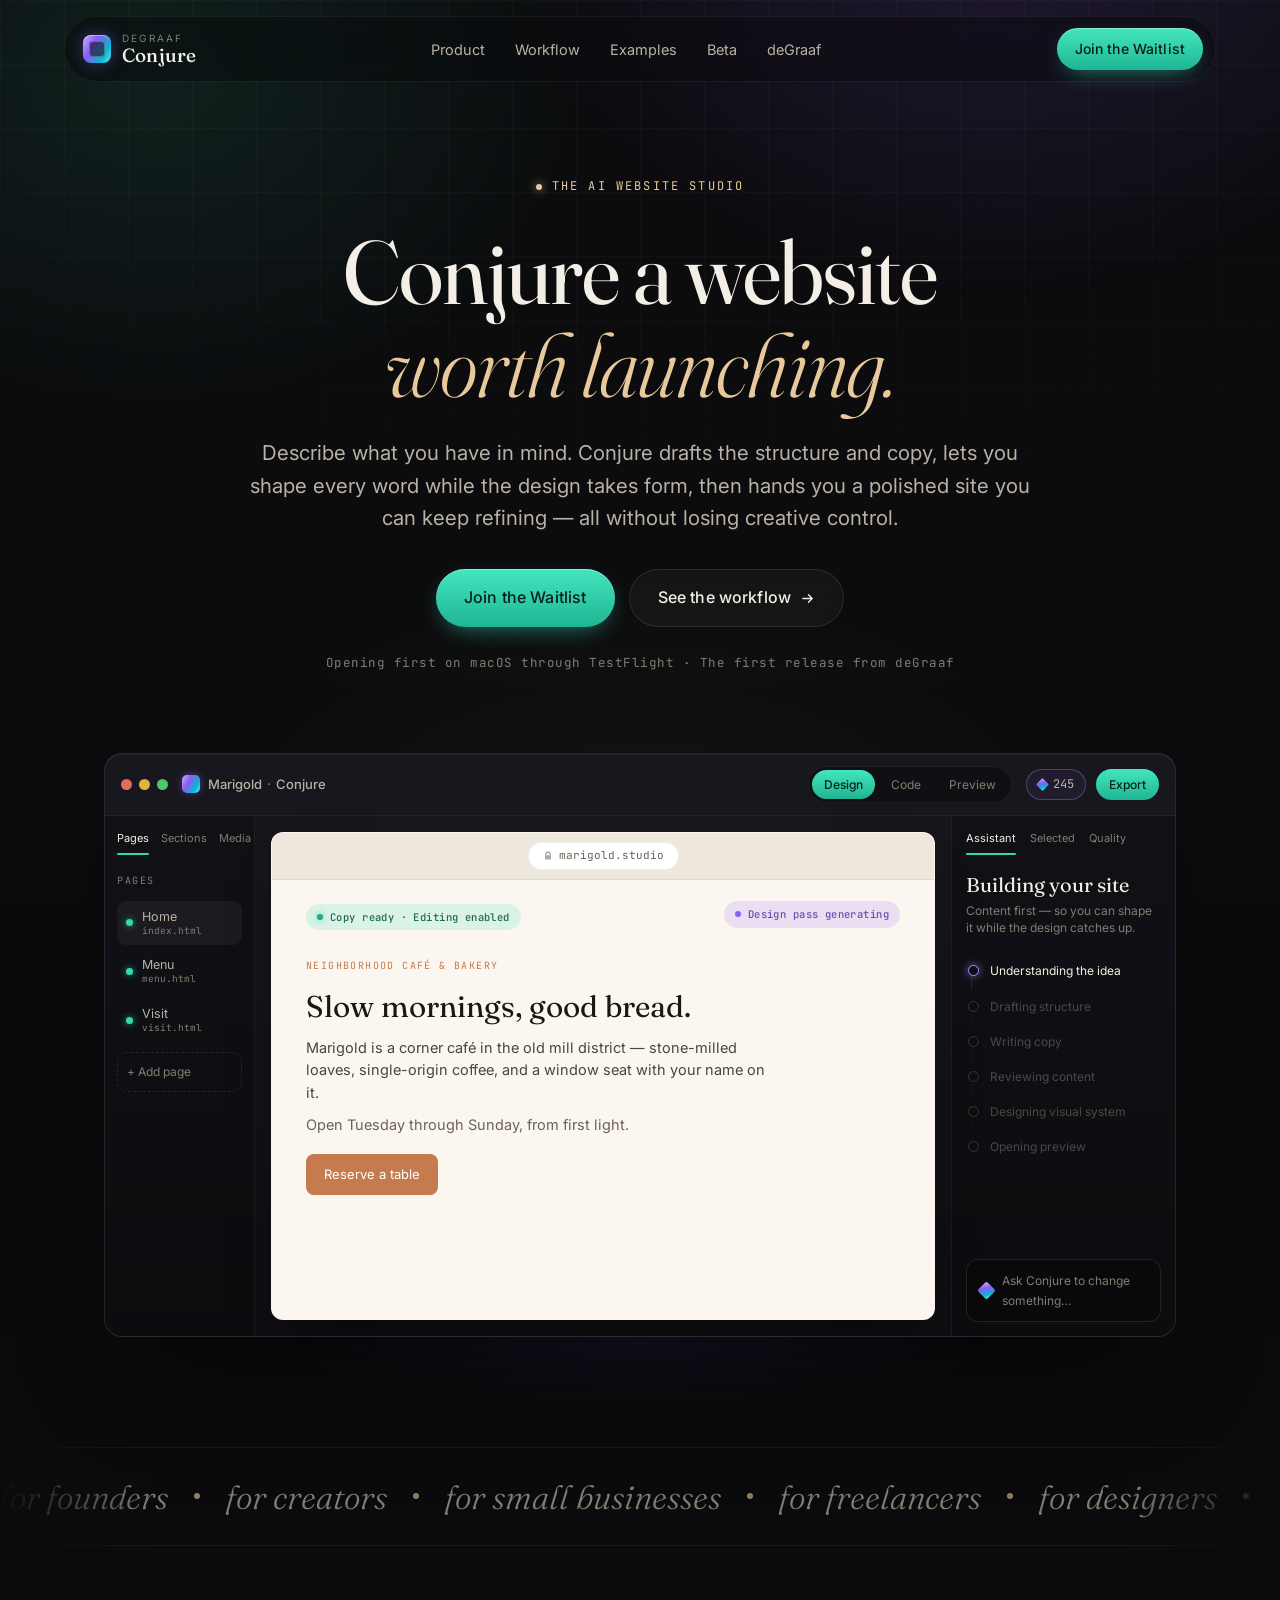
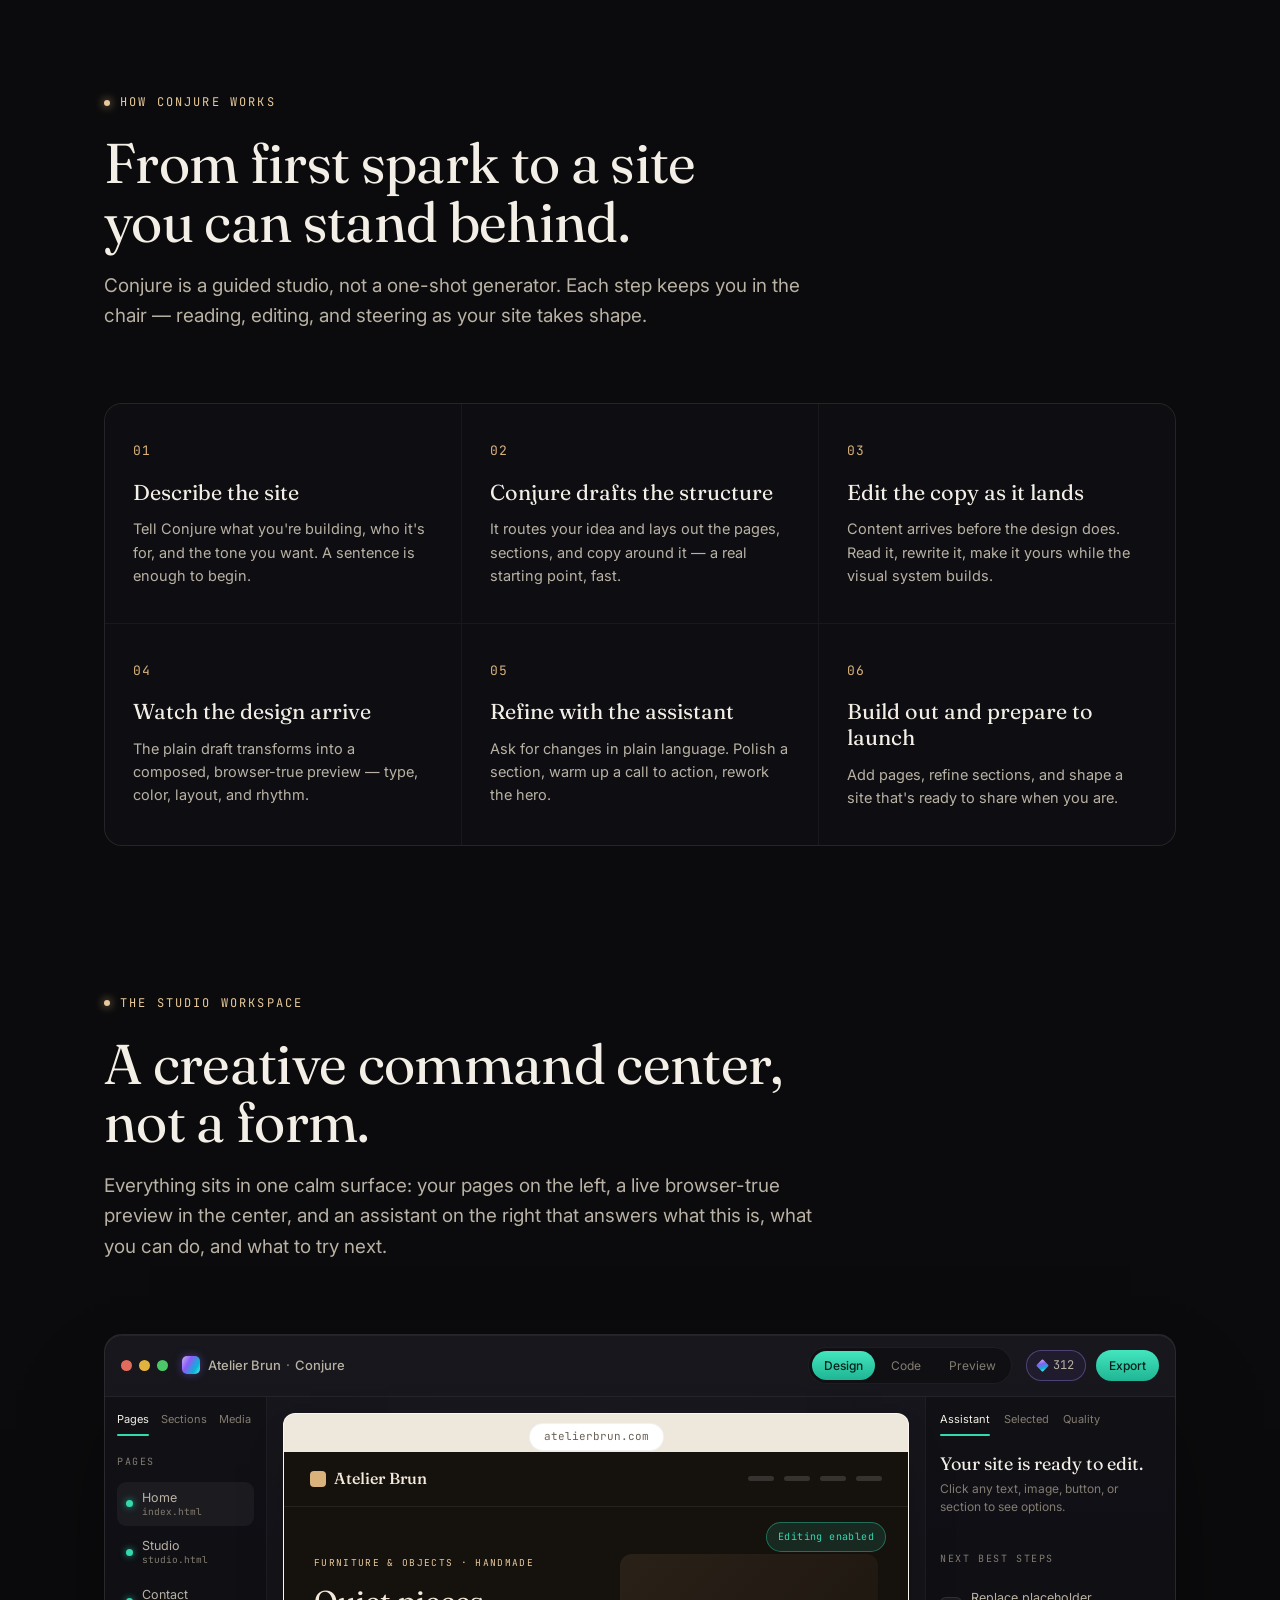
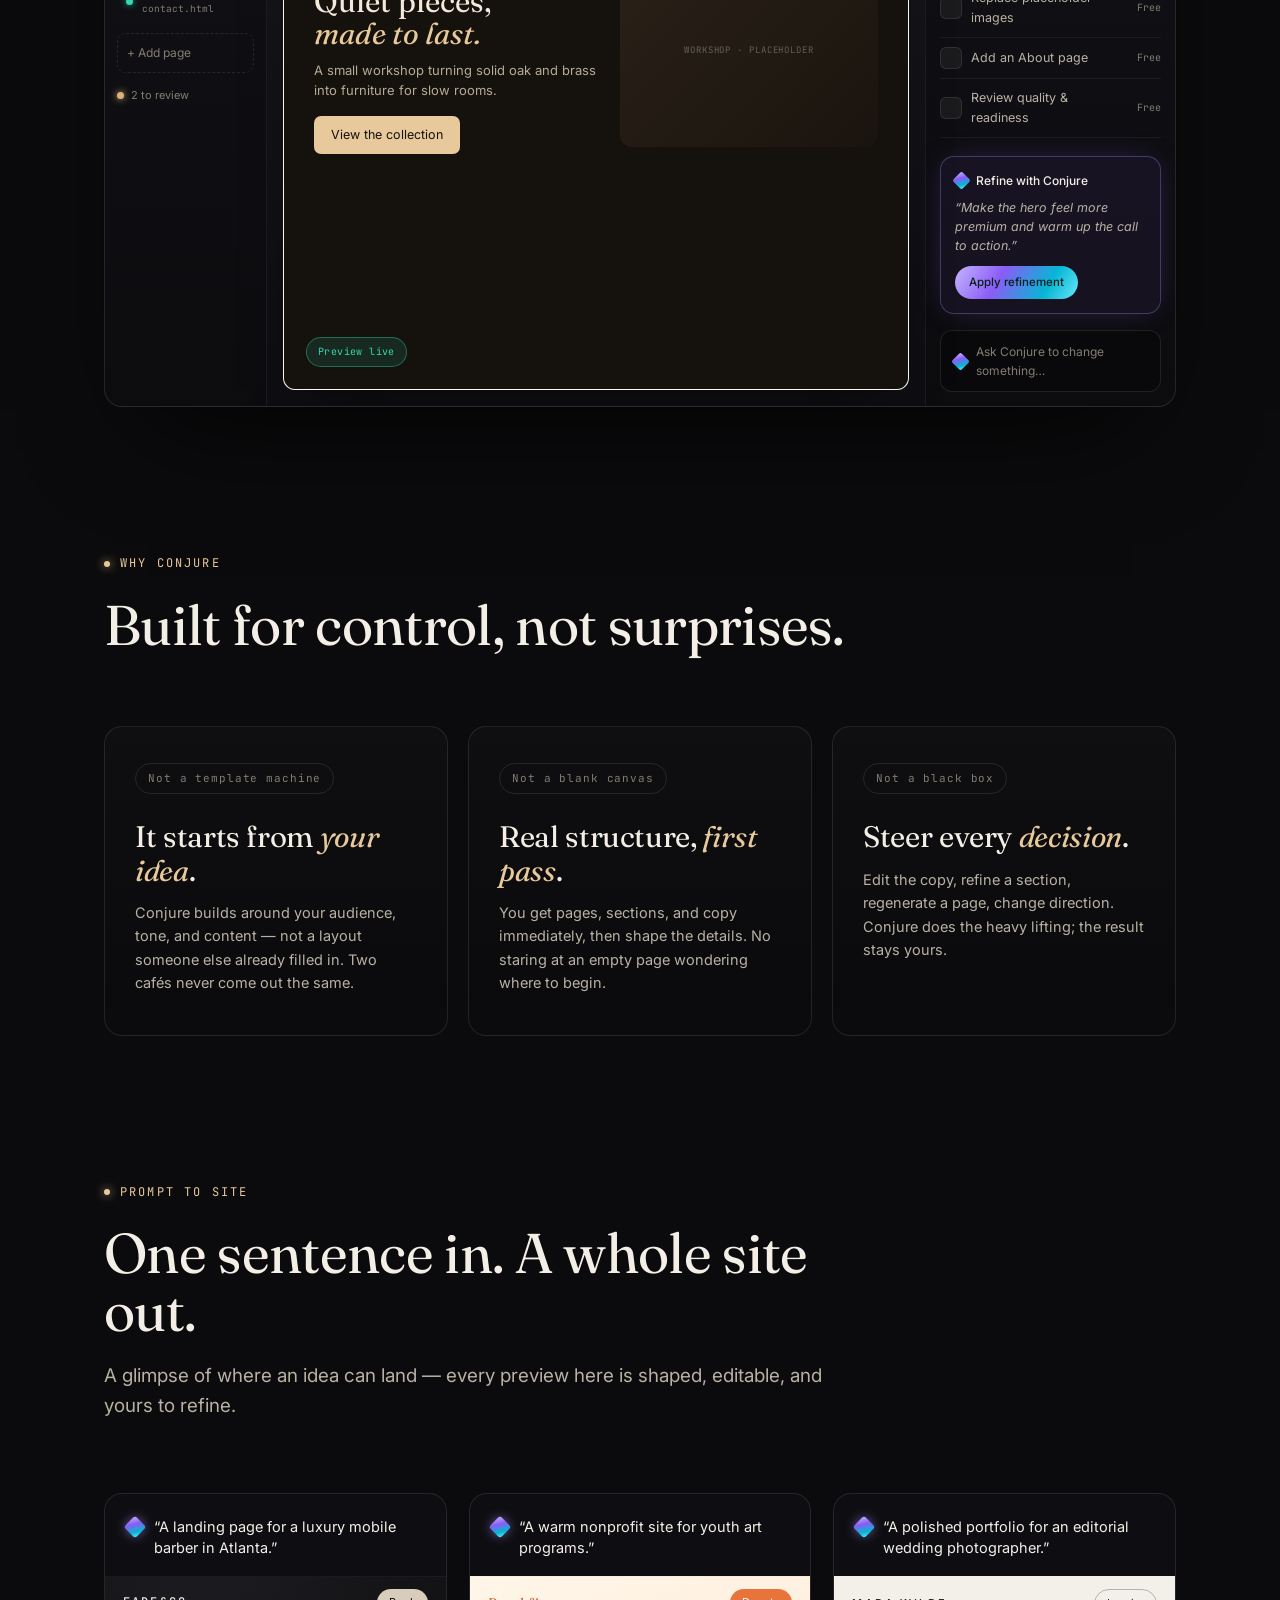
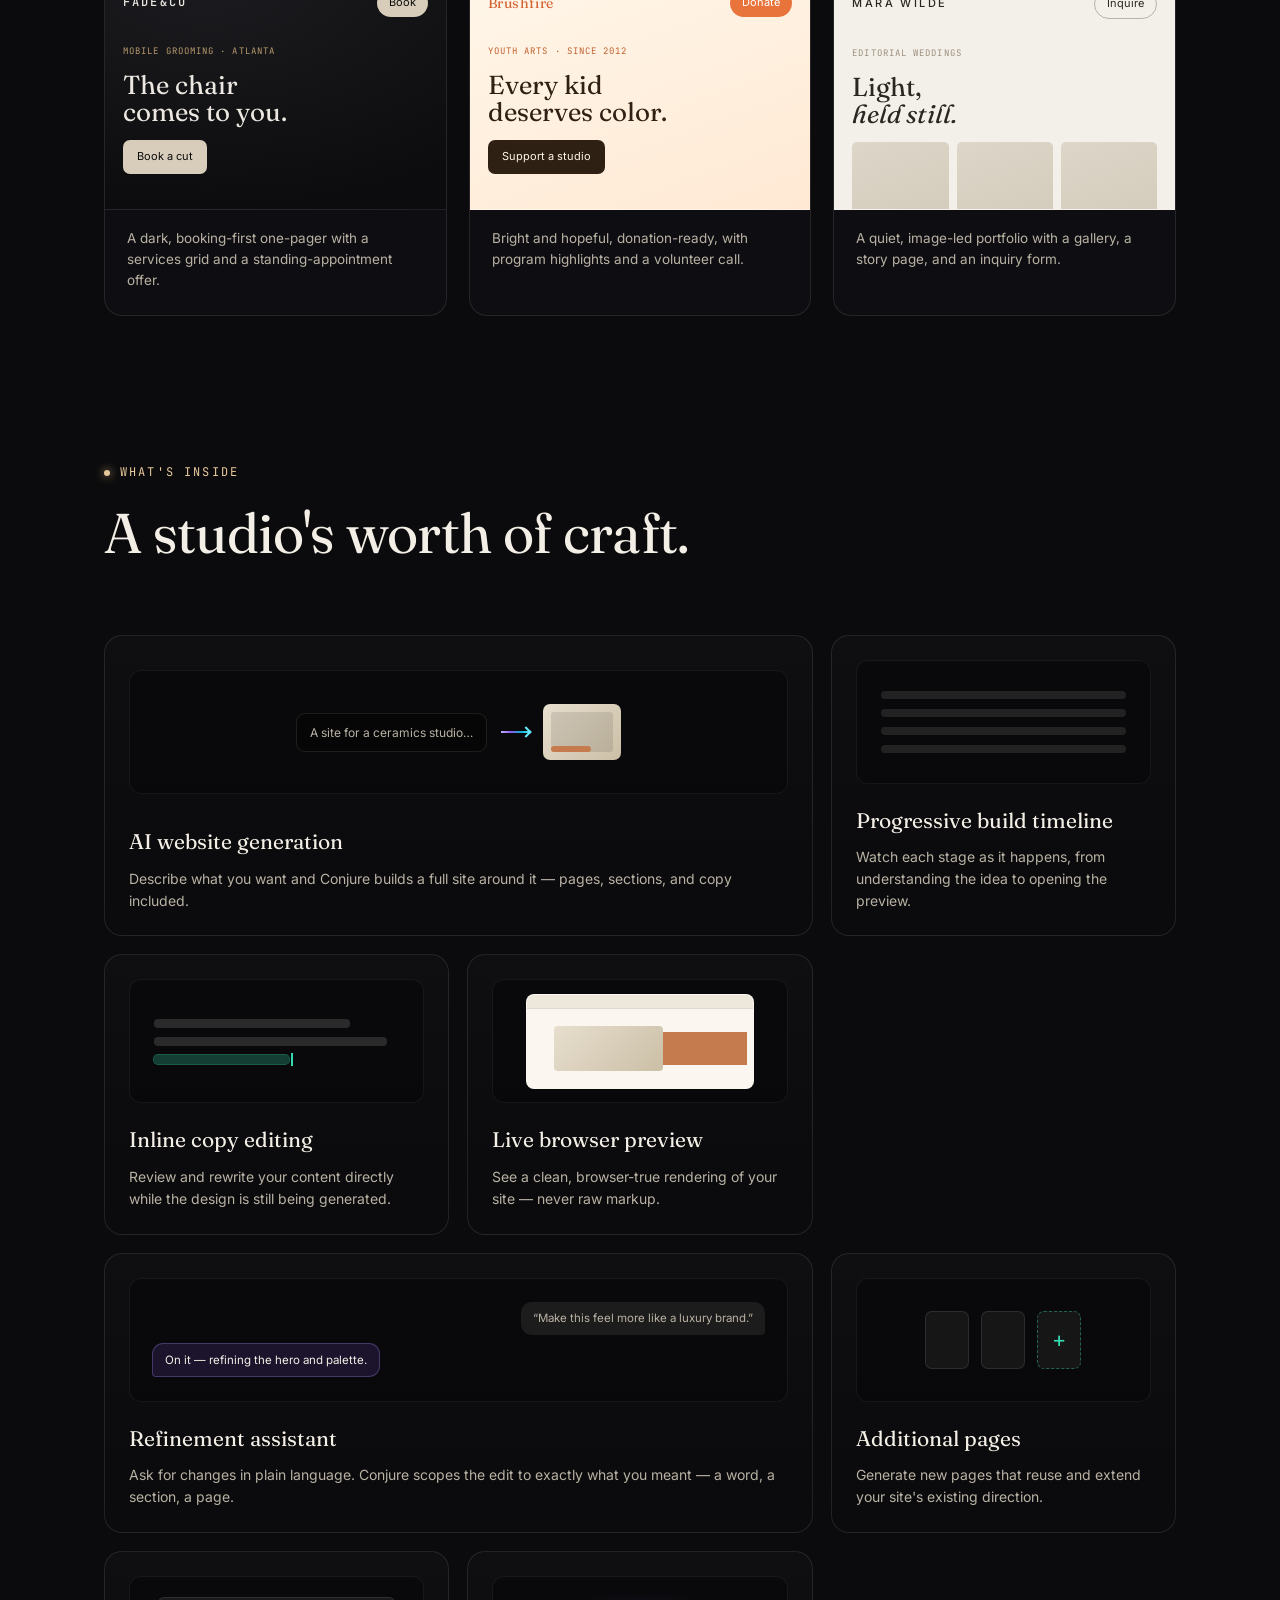
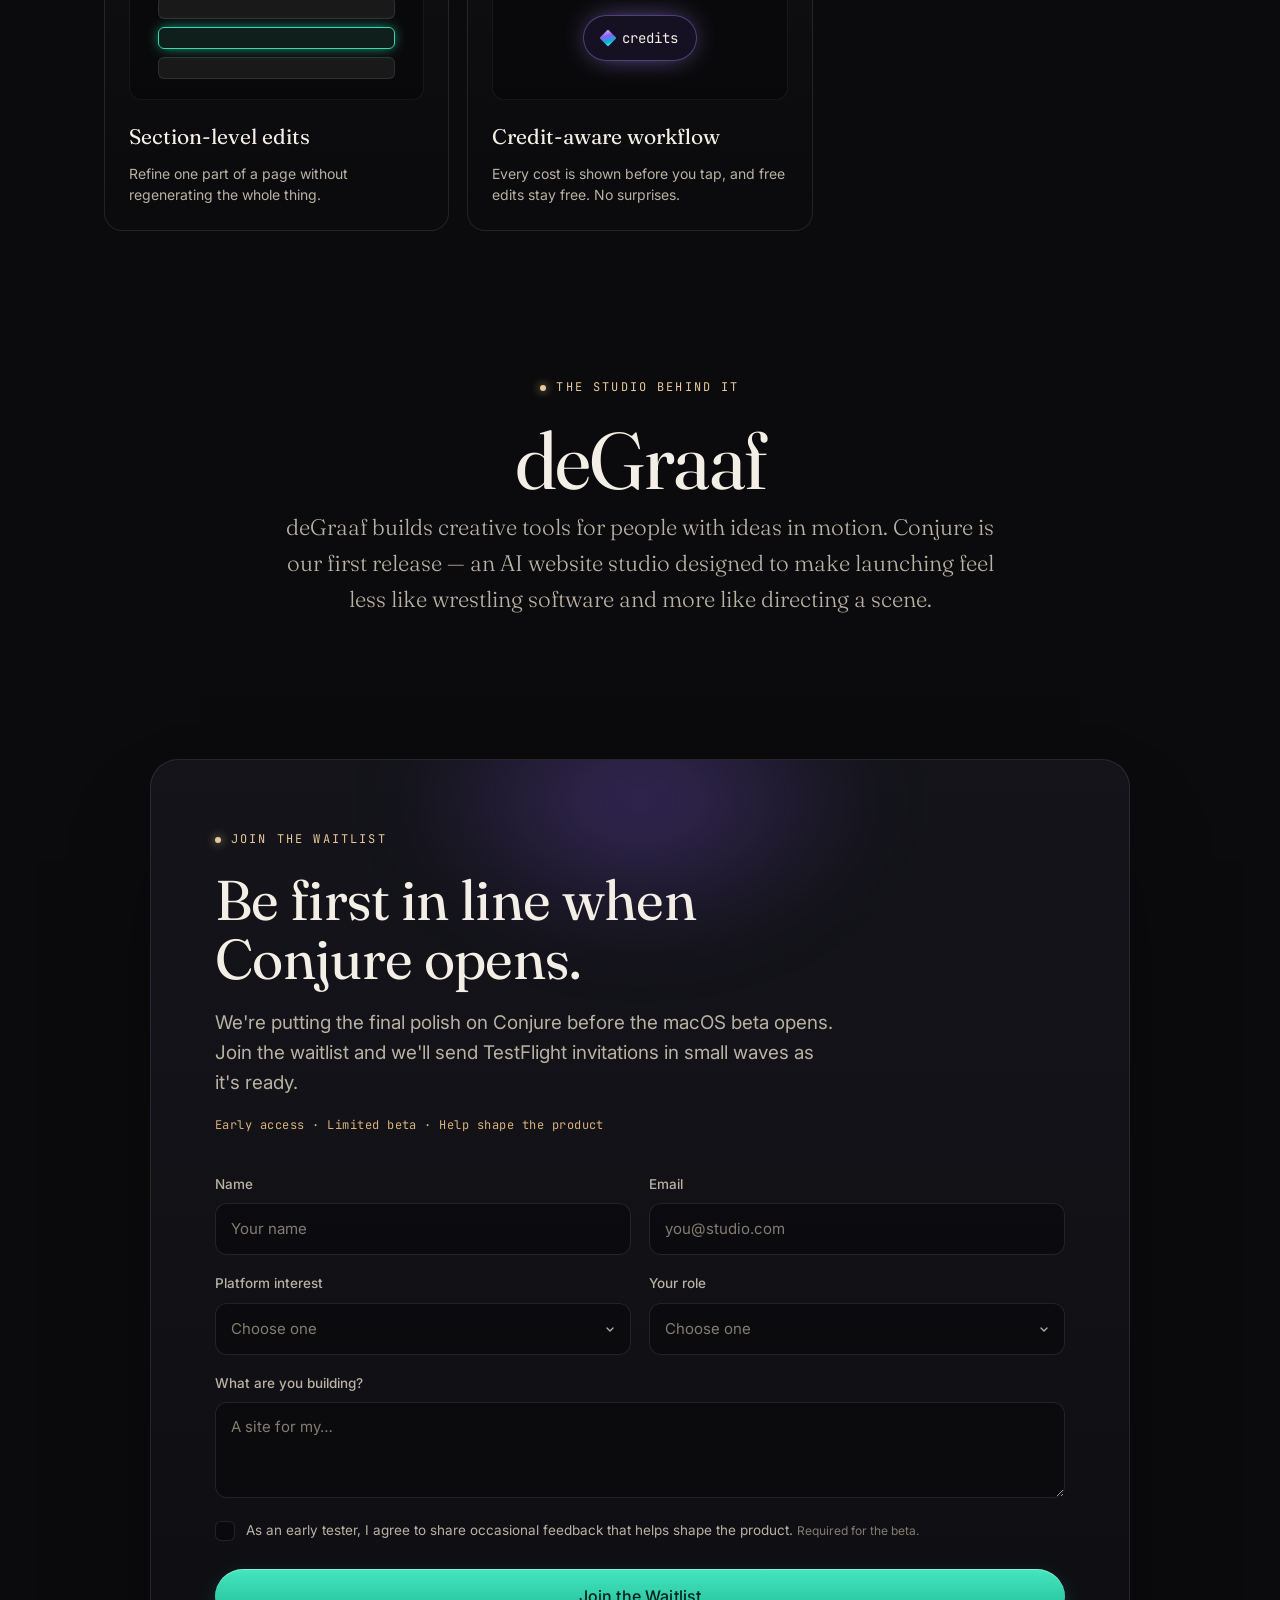
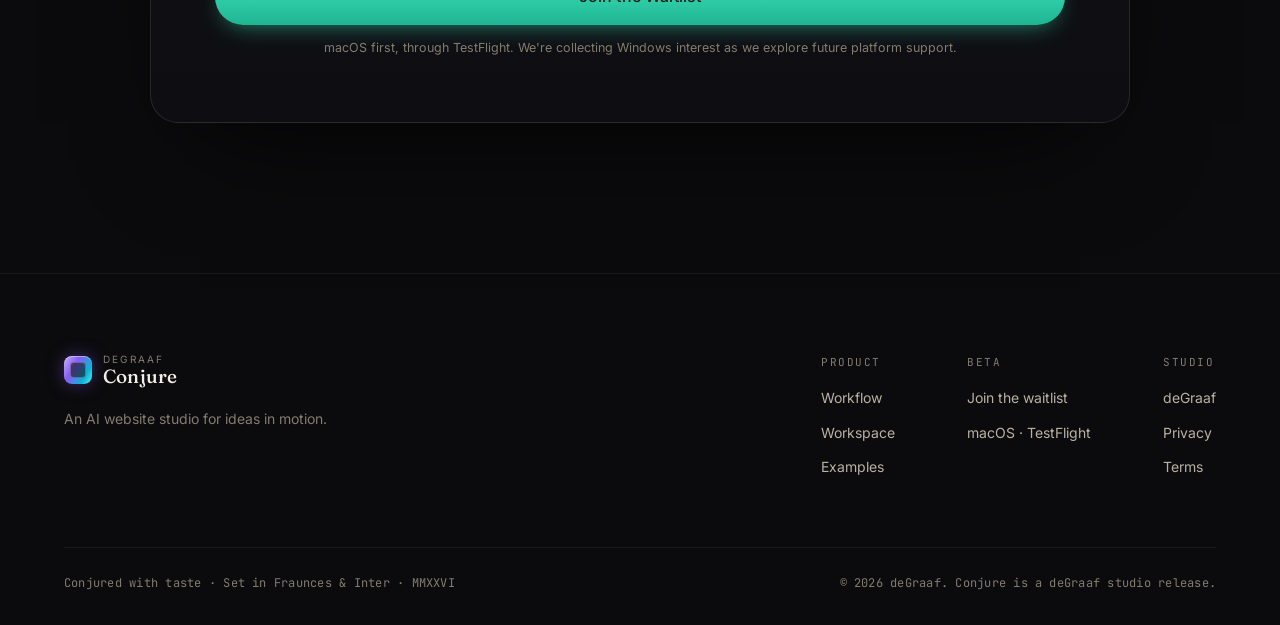
==== commit bb928948: "Make feedback consent required to join the waitlist Add required attr + validation for the feedback " ====
--- a/index.html
+++ b/index.html
@@ -6,6 +6,7 @@
   <title>deGraaf Conjure — The AI website studio</title>
   <meta name="description" content="Conjure is an AI website studio for turning rough ideas into polished, editable websites without losing creative control. Describe your site, review the copy before the design lands, and refine with the assistant. Join the waitlist for the macOS beta." />
   <meta name="theme-color" content="#0B0B0D" />
+  <link rel="canonical" href="https://conjure.degraaf.app/" />
 
   <!-- Social -->
   <meta property="og:title" content="deGraaf Conjure — Conjure a website worth launching." />
@@ -633,10 +634,10 @@
             <textarea id="bf-building" name="building" rows="3" placeholder="A site for my…"></textarea>
           </div>
 
-          <label class="checkbox field-full">
-            <input type="checkbox" id="bf-feedback" name="feedback" />
+          <label class="checkbox field-full" id="bf-feedback-field">
+            <input type="checkbox" id="bf-feedback" name="feedback" required />
             <span class="checkbox-box" aria-hidden="true"></span>
-            <span>I'm happy to give feedback that helps shape the product.</span>
+            <span>As an early tester, I agree to share occasional feedback that helps shape the product. <em class="req-note">Required for the beta.</em></span>
           </label>
 
           <div class="field-full beta-submit-row">
@@ -686,8 +687,8 @@
         <div class="footer-col">
           <p class="footer-col-title">Studio</p>
           <a href="#degraaf">deGraaf</a>
-          <a href="#" data-placeholder>Privacy</a>
-          <a href="#" data-placeholder>Terms</a>
+          <a href="privacy.html">Privacy</a>
+          <a href="terms.html">Terms</a>
         </div>
       </nav>
     </div>
--- a/styles.css
+++ b/styles.css
@@ -787,6 +787,10 @@
 .checkbox-box::after { content:""; position:absolute; left:6.5px; top:3px; width:5px; height:9px; border:solid #06201A; border-width:0 2px 2px 0; transform: rotate(45deg) scale(0); transition: transform .2s var(--ease); }
 .checkbox input:checked + .checkbox-box::after { transform: rotate(45deg) scale(1); }
 .checkbox input:focus-visible + .checkbox-box { outline: 2px solid var(--champagne); outline-offset: 2px; }
+.checkbox.invalid .checkbox-box { border-color: rgba(224,108,94,.7); background: rgba(224,108,94,.12); }
+.checkbox.invalid > span:last-child { color: rgba(224,108,94,.95); }
+.req-note { font-style: normal; color: var(--ivory-mute); font-size: 12px; }
+.checkbox.invalid .req-note { color: rgba(224,108,94,.95); }
 
 .beta-submit-row { margin-top: 6px; }
 .beta-fineprint { font-size: 12.5px; color: var(--ivory-mute); margin-top: 14px; text-align: center; line-height: 1.5; }
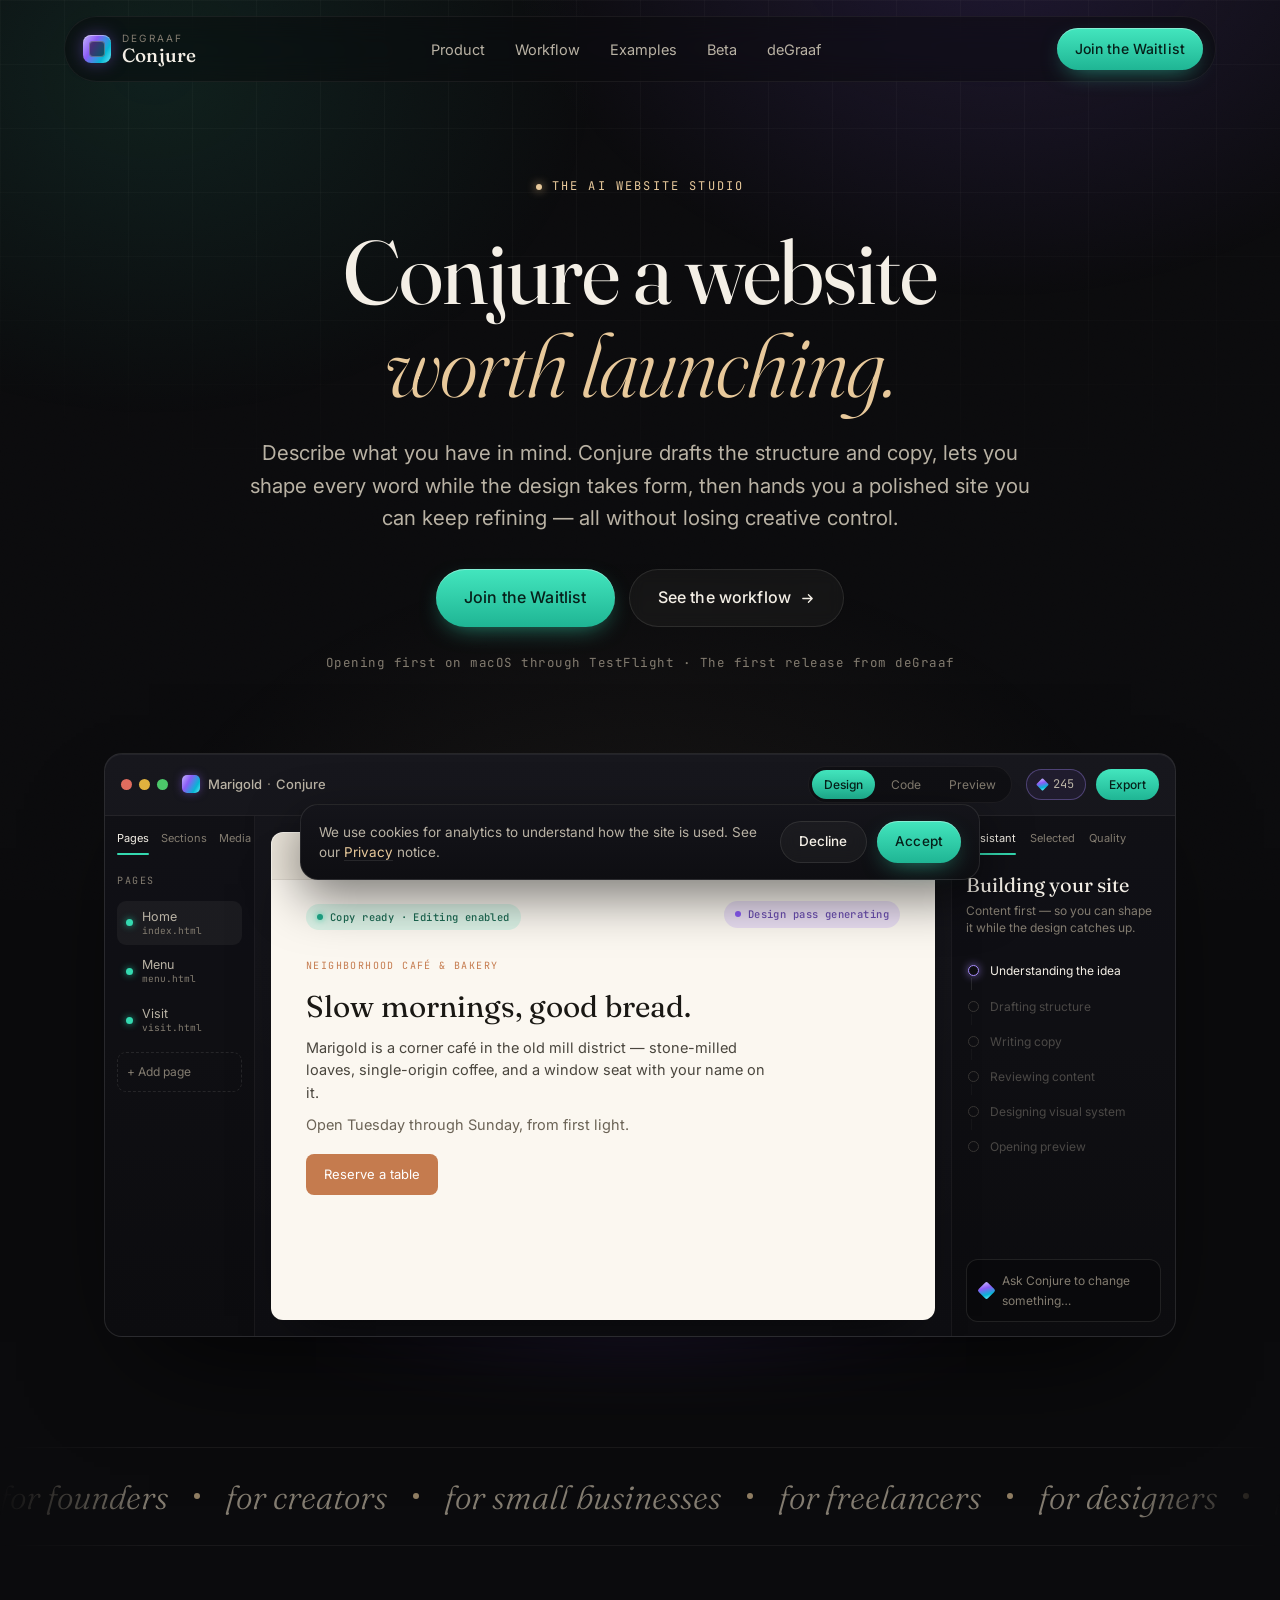
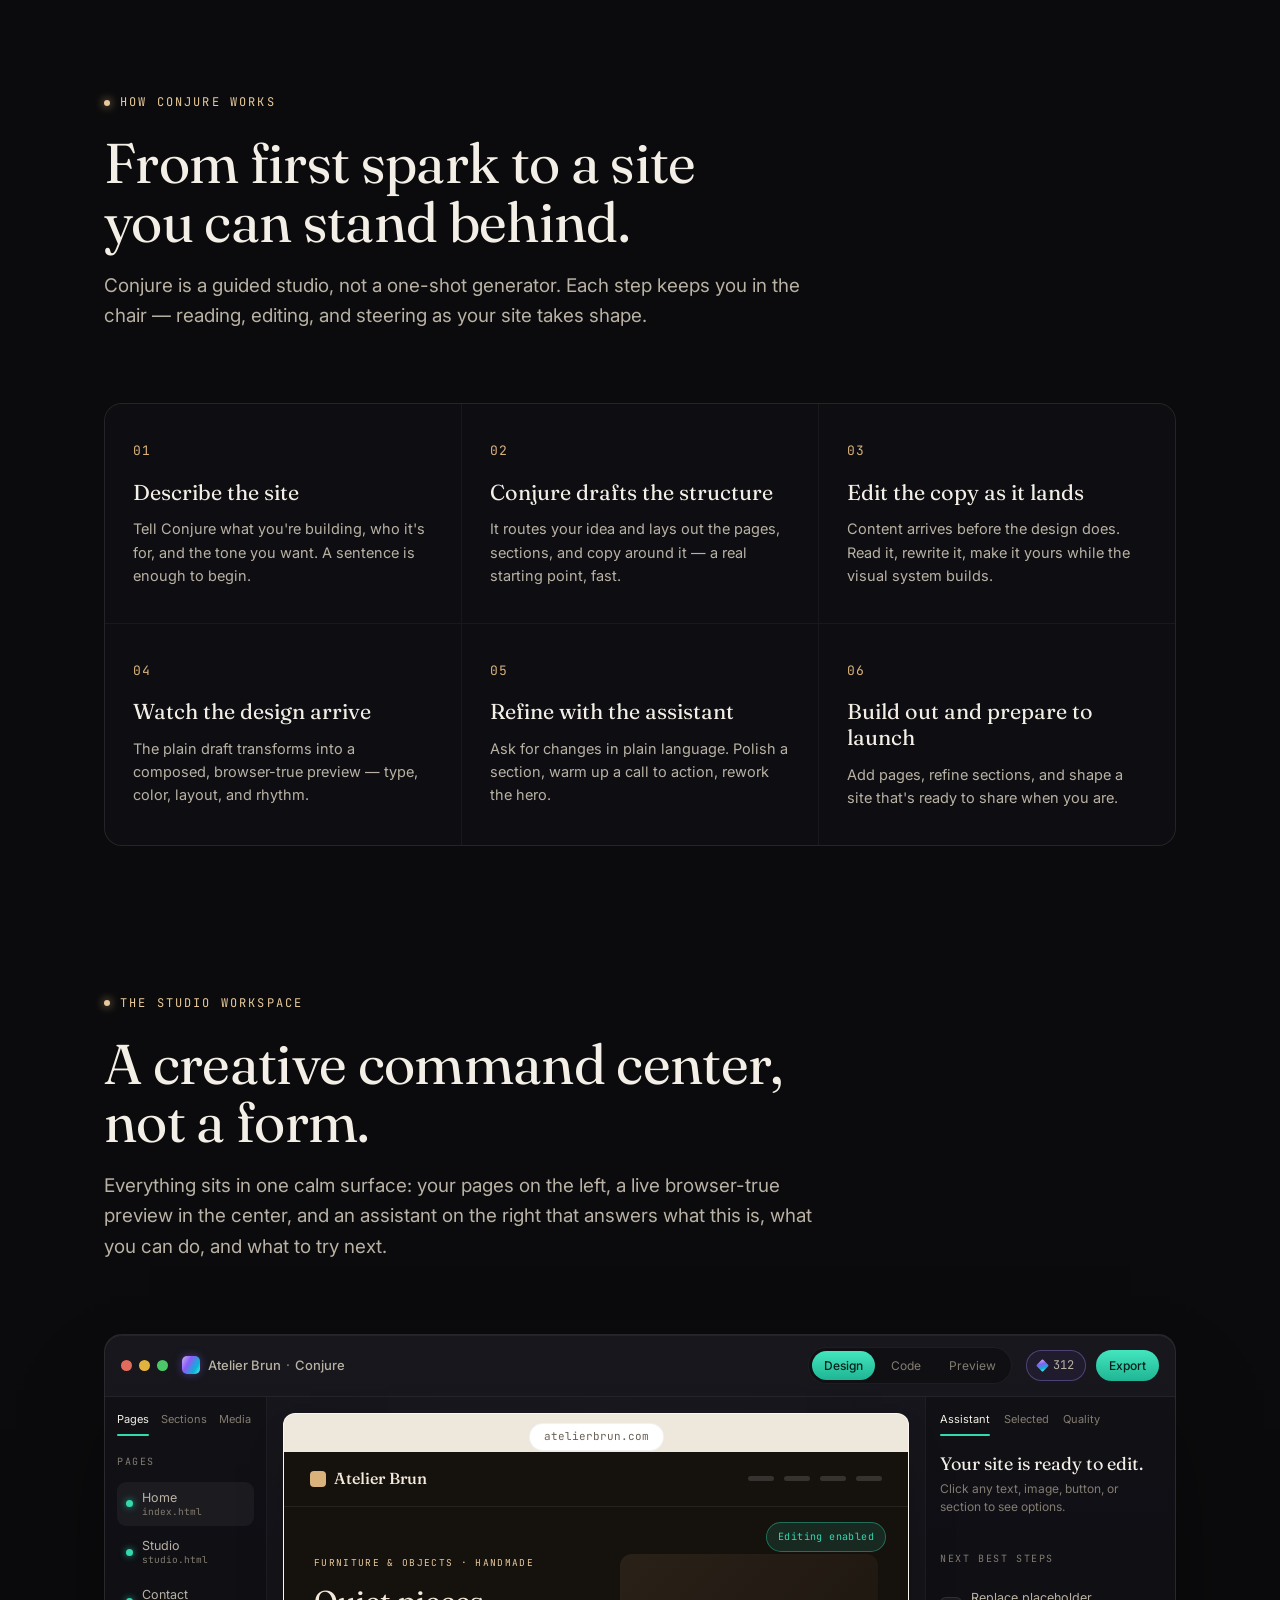
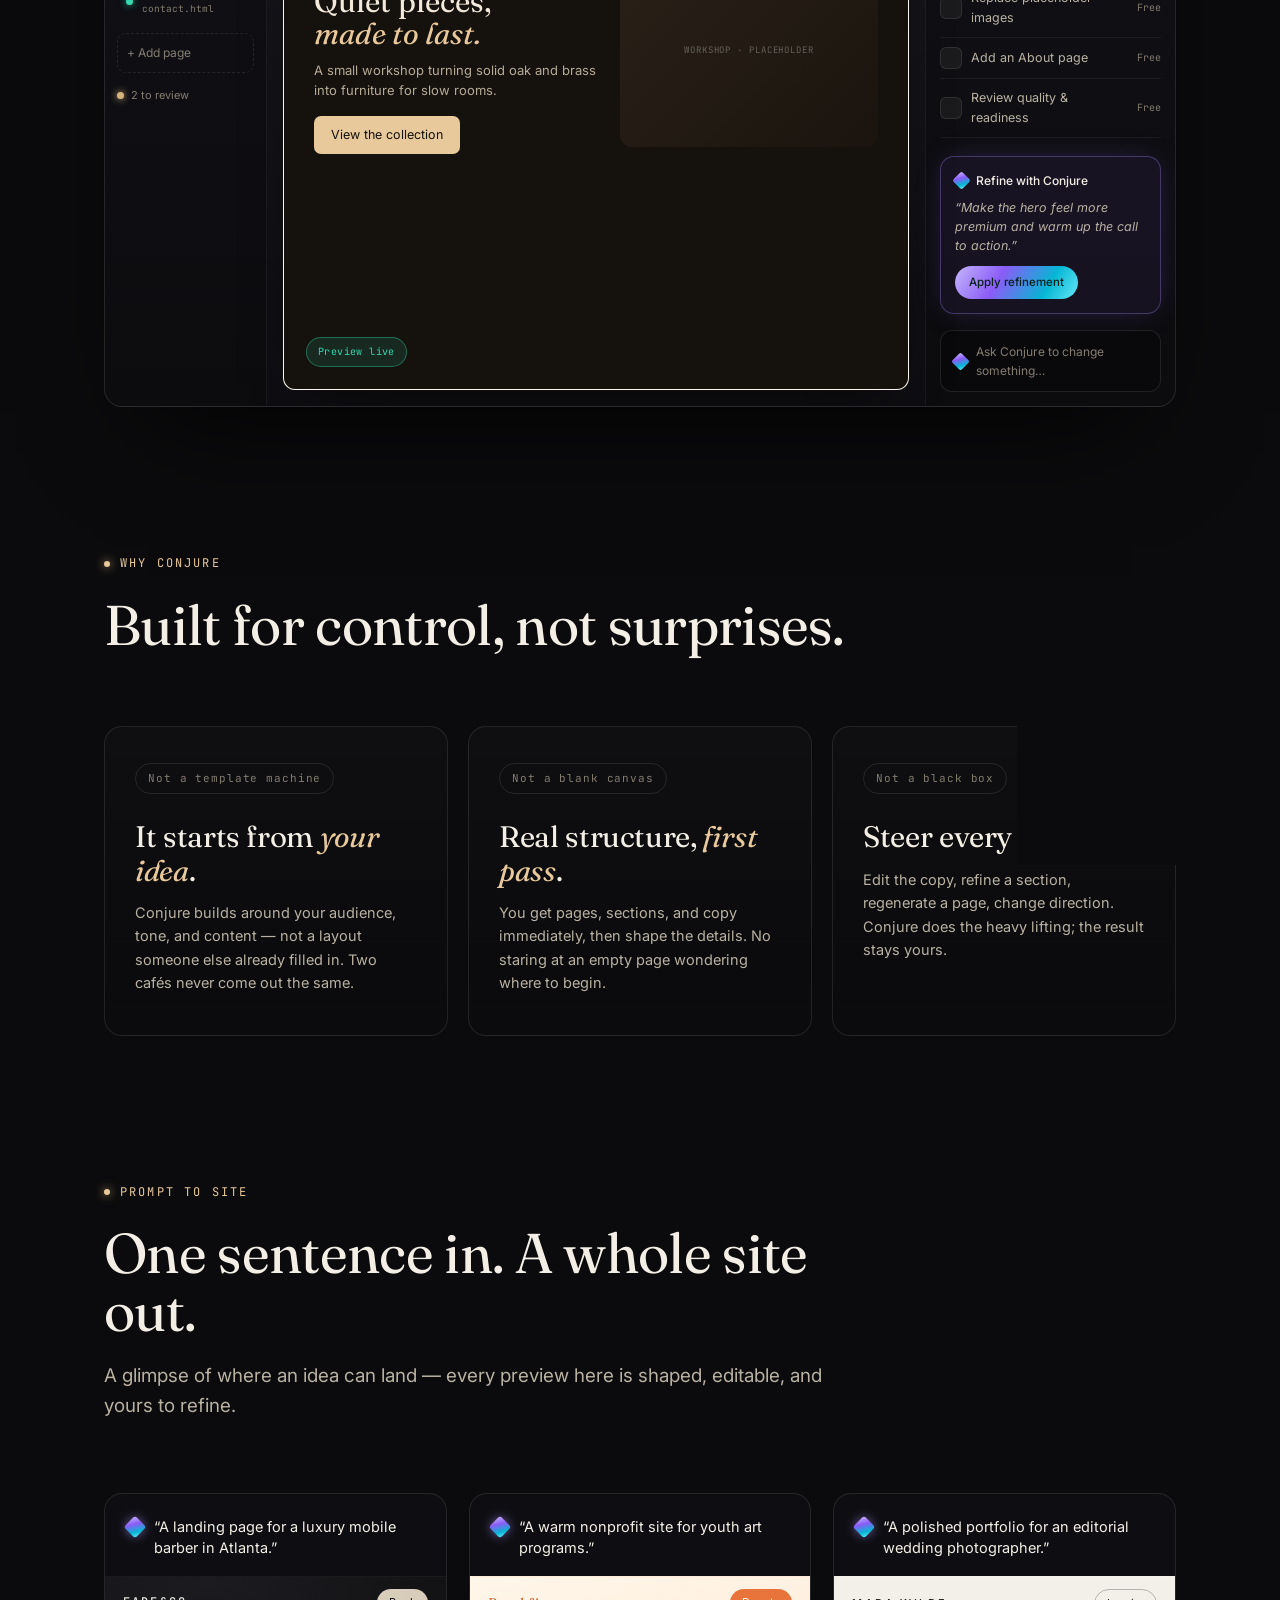
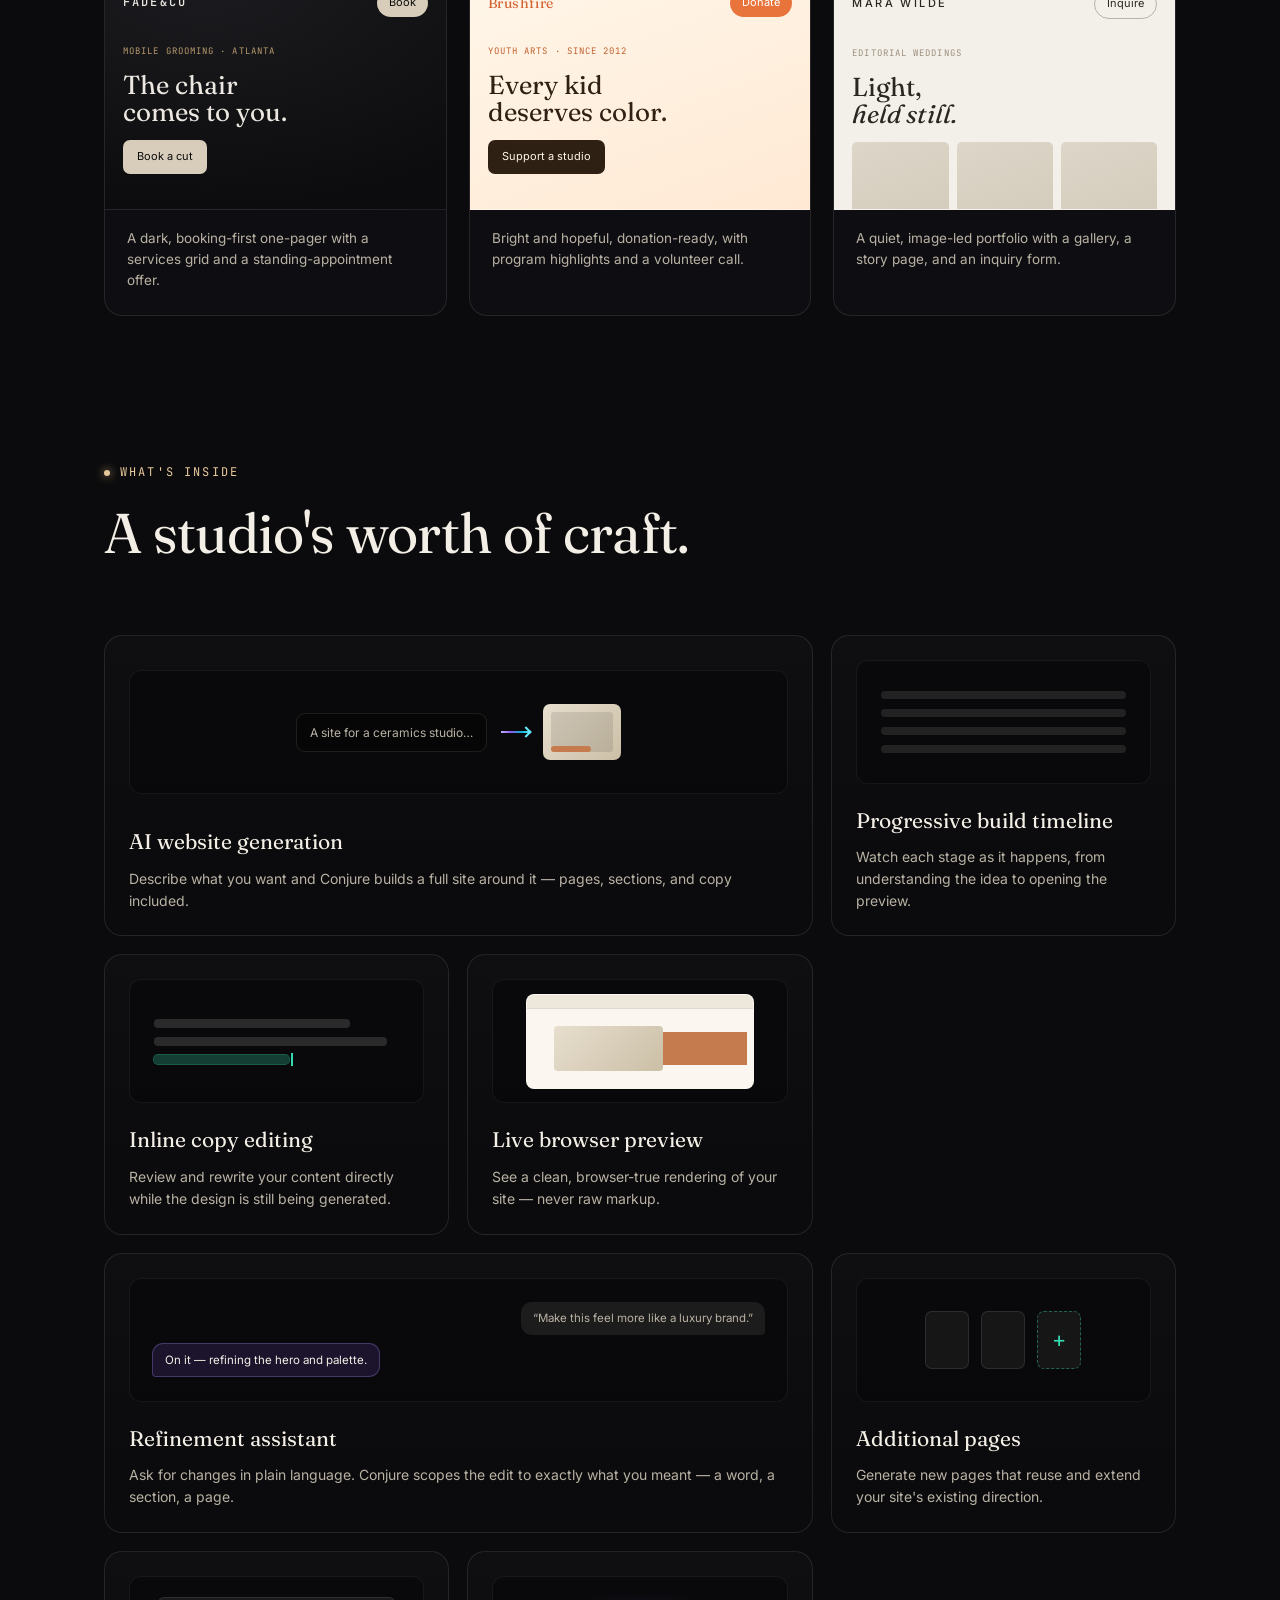
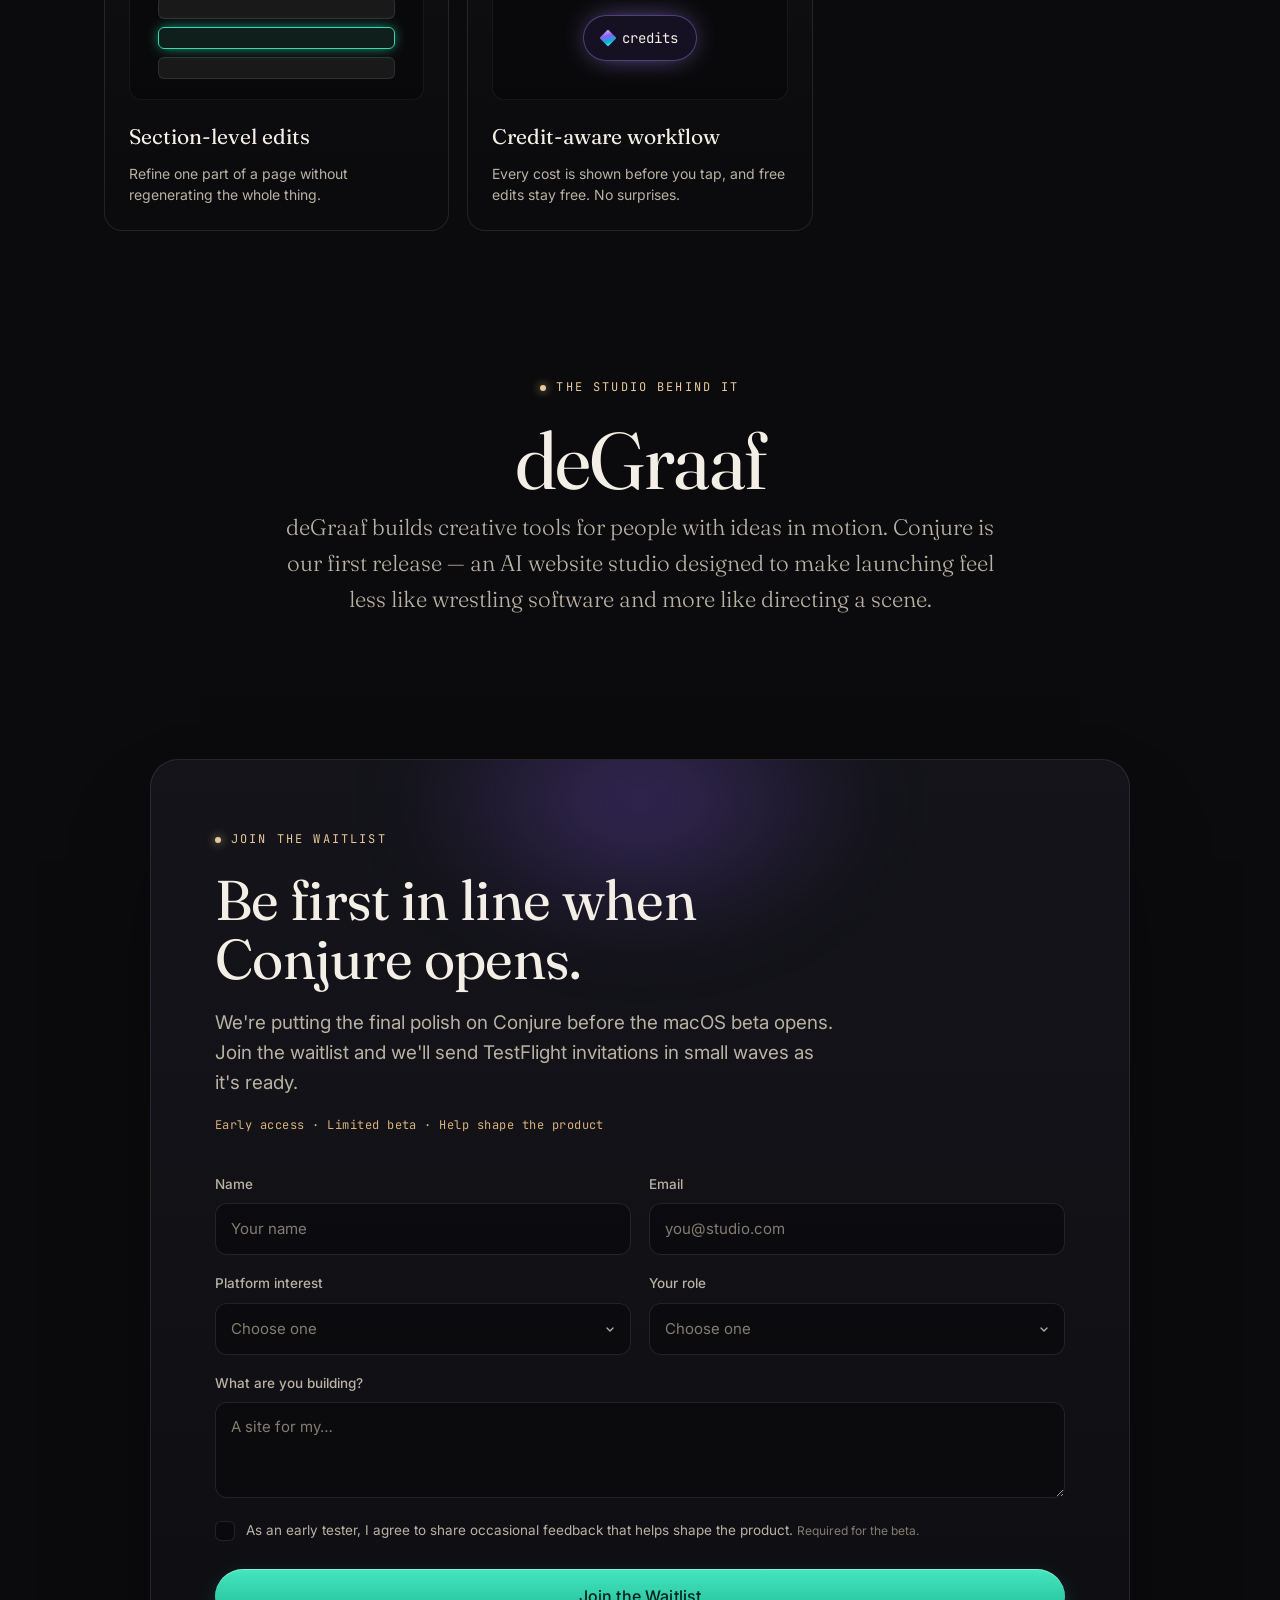
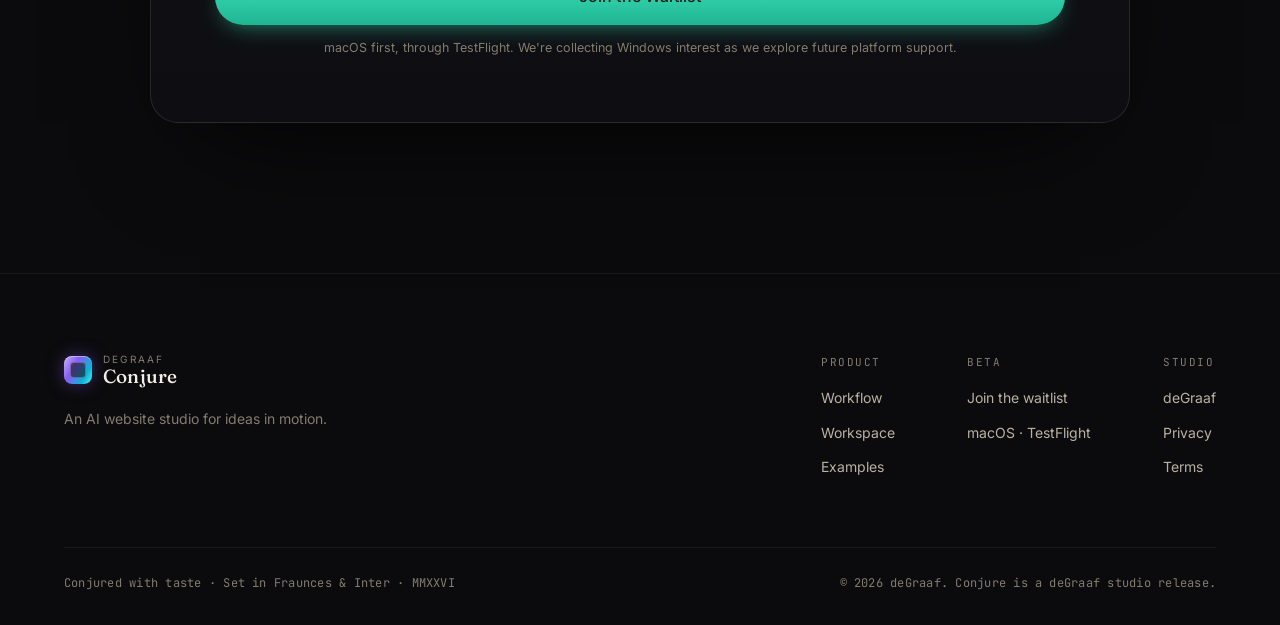
==== commit a37b63fb: "Add cookie consent banner + GA Consent Mode; update privacy copy - Default analytics_storage to 'den" ====
--- a/index.html
+++ b/index.html
@@ -3,19 +3,94 @@
 <head>
   <meta charset="UTF-8" />
   <meta name="viewport" content="width=device-width, initial-scale=1.0" />
+
+  <!-- Google tag (gtag.js) -->
+  <script async src="https://www.googletagmanager.com/gtag/js?id=G-92NT7NV7WX"></script>
+  <script>
+    window.dataLayer = window.dataLayer || [];
+    function gtag(){dataLayer.push(arguments);}
+    // Consent Mode: analytics off until the visitor opts in via the cookie banner.
+    gtag('consent', 'default', { 'analytics_storage': 'denied' });
+    try {
+      if (localStorage.getItem('conjure-consent') === 'granted') {
+        gtag('consent', 'update', { 'analytics_storage': 'granted' });
+      }
+    } catch (e) {}
+    gtag('js', new Date());
+    gtag('config', 'G-92NT7NV7WX');
+  </script>
+
   <title>deGraaf Conjure — The AI website studio</title>
   <meta name="description" content="Conjure is an AI website studio for turning rough ideas into polished, editable websites without losing creative control. Describe your site, review the copy before the design lands, and refine with the assistant. Join the waitlist for the macOS beta." />
   <meta name="theme-color" content="#0B0B0D" />
+  <meta name="robots" content="index, follow, max-image-preview:large, max-snippet:-1, max-video-preview:-1" />
   <link rel="canonical" href="https://conjure.degraaf.app/" />
 
-  <!-- Social -->
+  <!-- Icons -->
+  <link rel="icon" href="/favicon.svg" type="image/svg+xml" />
+  <link rel="apple-touch-icon" href="/apple-touch-icon.png" />
+  <link rel="manifest" href="/site.webmanifest" />
+
+  <!-- Open Graph -->
+  <meta property="og:site_name" content="deGraaf Conjure" />
   <meta property="og:title" content="deGraaf Conjure — Conjure a website worth launching." />
   <meta property="og:description" content="An AI website studio for shaping rough ideas into polished, editable sites. Join the waitlist for the macOS beta." />
   <meta property="og:type" content="website" />
   <meta property="og:url" content="https://conjure.degraaf.app/" />
-  <!-- TODO(og): add a 1200x630 share image and point this at its absolute URL. -->
+  <meta property="og:locale" content="en_US" />
   <meta property="og:image" content="https://conjure.degraaf.app/og-image.png" />
+  <meta property="og:image:width" content="1200" />
+  <meta property="og:image:height" content="630" />
+  <meta property="og:image:type" content="image/png" />
+  <meta property="og:image:alt" content="deGraaf Conjure — Conjure a website worth launching." />
+
+  <!-- Twitter -->
   <meta name="twitter:card" content="summary_large_image" />
+  <meta name="twitter:title" content="deGraaf Conjure — Conjure a website worth launching." />
+  <meta name="twitter:description" content="An AI website studio for shaping rough ideas into polished, editable sites. Join the waitlist for the macOS beta." />
+  <meta name="twitter:image" content="https://conjure.degraaf.app/og-image.png" />
+  <meta name="twitter:image:alt" content="deGraaf Conjure — Conjure a website worth launching." />
+
+  <!-- Structured data -->
+  <script type="application/ld+json">
+  {
+    "@context": "https://schema.org",
+    "@graph": [
+      {
+        "@type": "Organization",
+        "@id": "https://conjure.degraaf.app/#organization",
+        "name": "deGraaf",
+        "url": "https://conjure.degraaf.app/",
+        "logo": "https://conjure.degraaf.app/icon-512.png",
+        "description": "deGraaf builds creative tools for people with ideas in motion."
+      },
+      {
+        "@type": "WebSite",
+        "@id": "https://conjure.degraaf.app/#website",
+        "url": "https://conjure.degraaf.app/",
+        "name": "deGraaf Conjure",
+        "description": "An AI website studio for turning rough ideas into polished, editable websites.",
+        "publisher": { "@id": "https://conjure.degraaf.app/#organization" },
+        "inLanguage": "en-US"
+      },
+      {
+        "@type": "SoftwareApplication",
+        "name": "Conjure",
+        "applicationCategory": "DesignApplication",
+        "operatingSystem": "macOS",
+        "url": "https://conjure.degraaf.app/",
+        "description": "Conjure is an AI website studio for turning rough ideas into polished, editable websites without losing creative control.",
+        "publisher": { "@id": "https://conjure.degraaf.app/#organization" },
+        "offers": {
+          "@type": "Offer",
+          "price": "0",
+          "priceCurrency": "USD",
+          "availability": "https://schema.org/PreOrder"
+        }
+      }
+    ]
+  }
+  </script>
 
   <link rel="preconnect" href="https://fonts.googleapis.com" />
   <link rel="preconnect" href="https://fonts.gstatic.com" crossorigin />
--- a/styles.css
+++ b/styles.css
@@ -892,3 +892,30 @@
   .stage-design { opacity: 1; }
   .draft-h::after, .caret, .bv-line.editing::after { animation: none; opacity: 0; }
 }
+
+/* ---------- Cookie consent banner ---------- */
+.cookie-banner {
+  position: fixed; z-index: 1000;
+  left: 50%; bottom: 20px; transform: translate(-50%, 140%);
+  width: min(680px, calc(100vw - 32px));
+  display: flex; align-items: center; gap: 18px; flex-wrap: wrap;
+  padding: 16px 18px;
+  background: linear-gradient(180deg, var(--ink-2), var(--ink-1));
+  border: 1px solid var(--line); border-radius: var(--radius);
+  box-shadow: 0 18px 50px rgba(0,0,0,.5);
+  opacity: 0; transition: transform .35s var(--ease), opacity .35s var(--ease);
+}
+.cookie-banner.show { transform: translate(-50%, 0); opacity: 1; }
+.cookie-text { flex: 1 1 280px; font-size: 13.5px; color: var(--ivory-dim); margin: 0; line-height: 1.5; }
+.cookie-text a { color: var(--champagne); text-decoration: none; border-bottom: 1px solid var(--line); }
+.cookie-text a:hover { border-color: var(--champagne); }
+.cookie-actions { display: flex; gap: 10px; flex-shrink: 0; }
+.cookie-actions .btn { padding: 9px 18px; font-size: 13.5px; }
+@media (max-width: 460px) {
+  .cookie-banner { gap: 12px; }
+  .cookie-actions { width: 100%; }
+  .cookie-actions .btn { flex: 1; }
+}
+@media (prefers-reduced-motion: reduce) {
+  .cookie-banner { transition: opacity .2s linear; transform: translate(-50%, 0); }
+}
